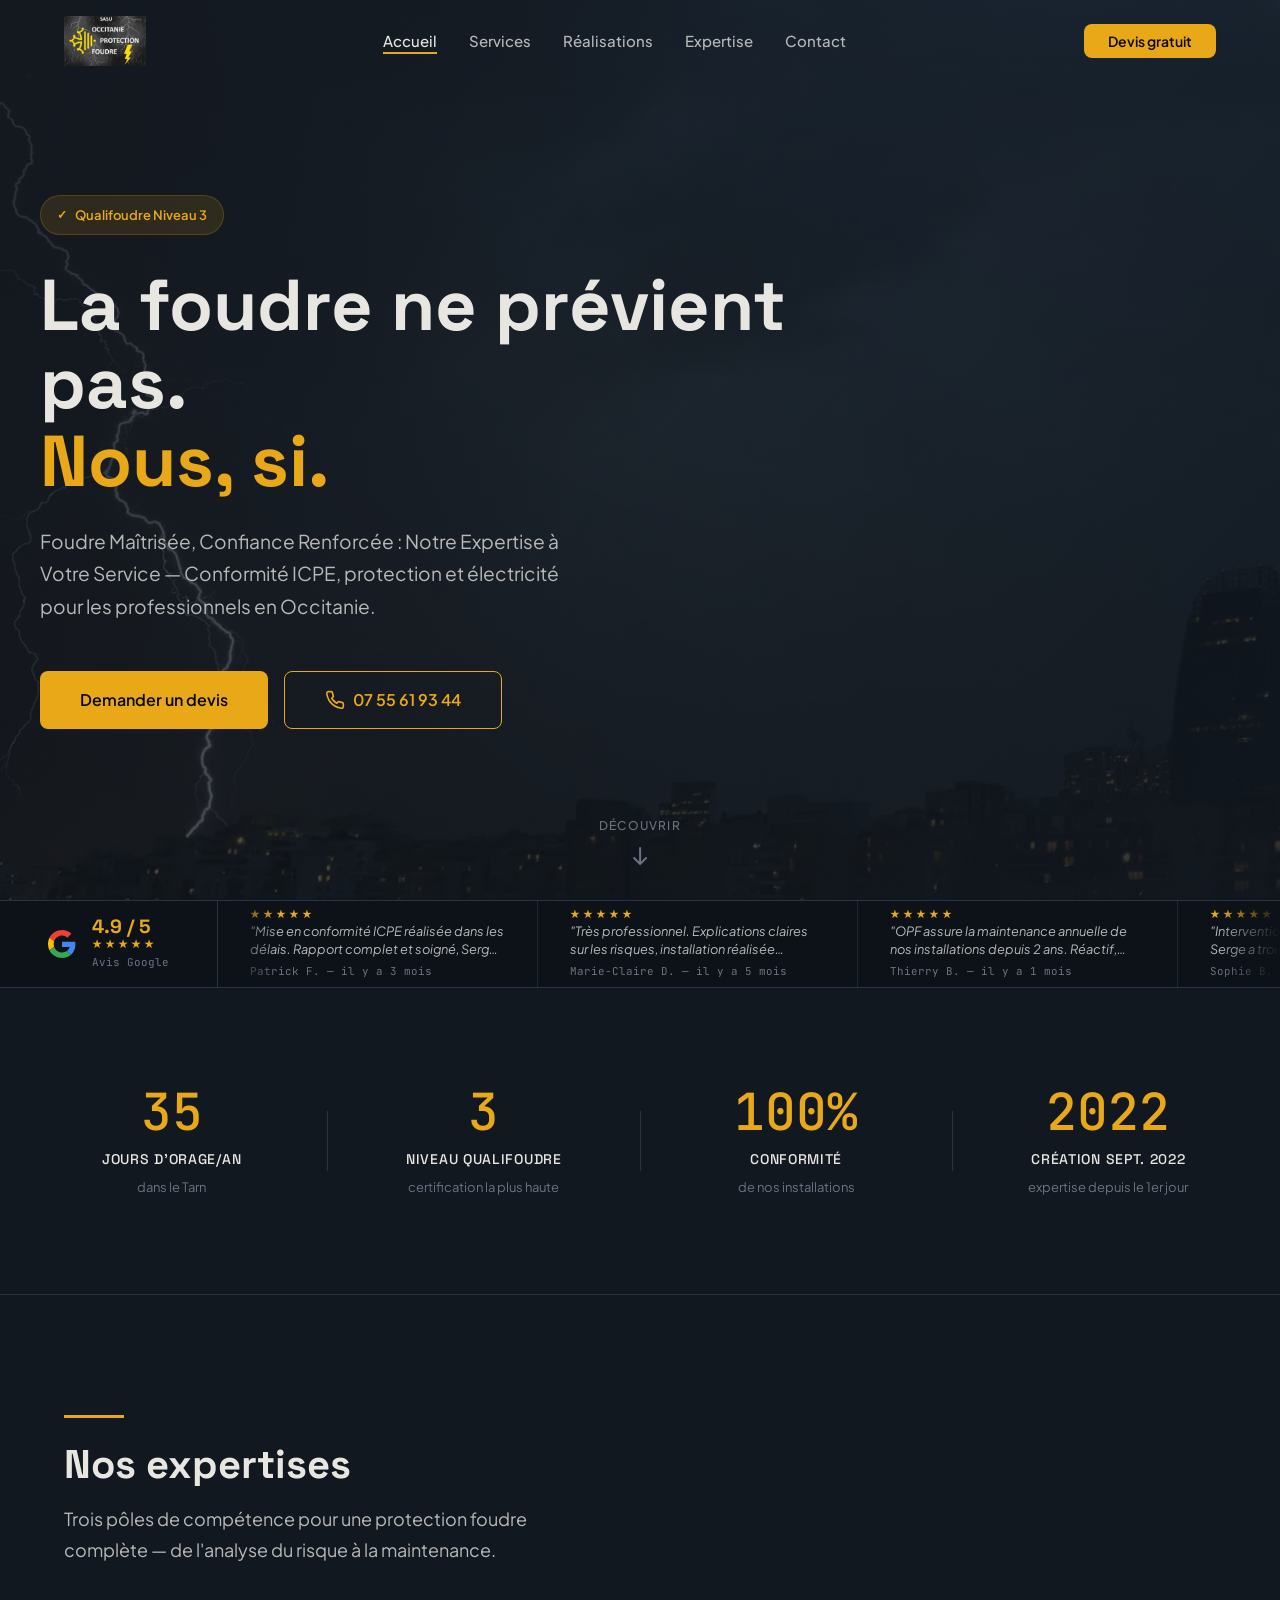
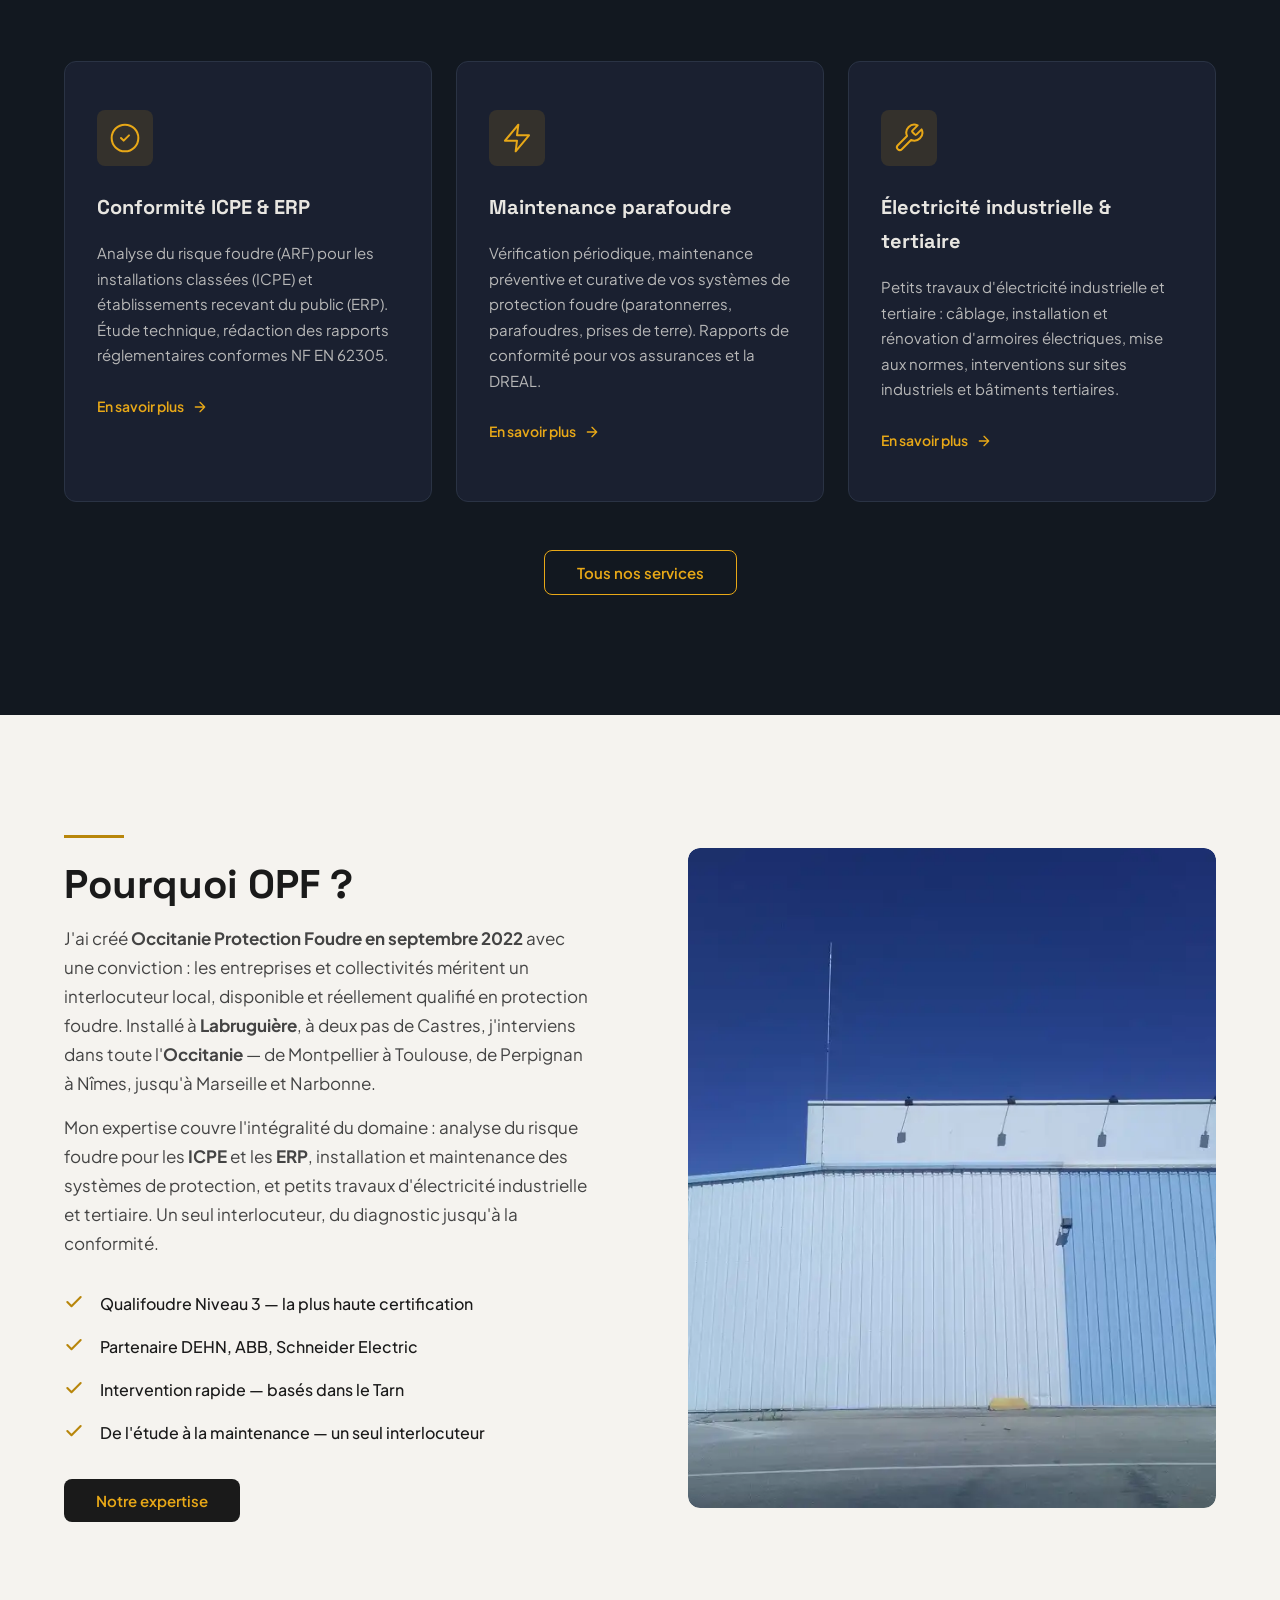
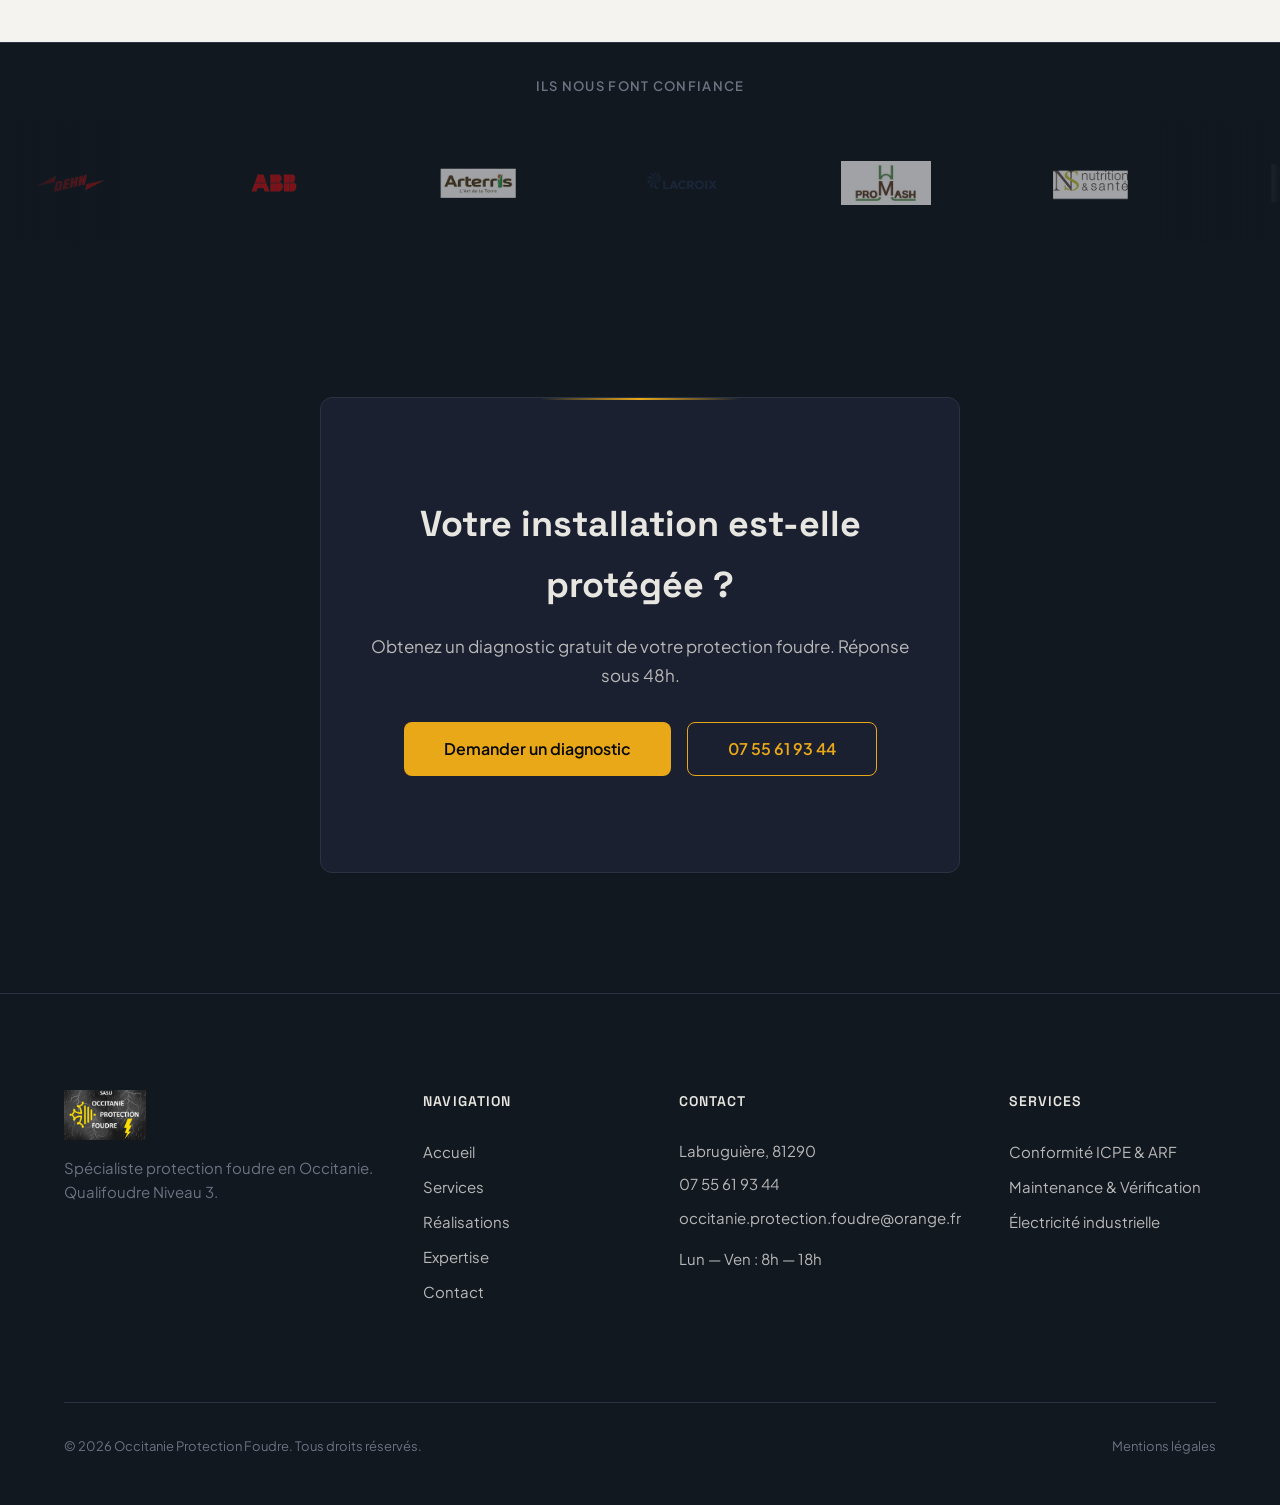
==== index.html @ 8eba691f "Initial deploy: demo site OPF Occitanie Protection Foudre" ====
<!DOCTYPE html>
<html lang="fr">
<head>
  <meta charset="UTF-8">
  <meta name="viewport" content="width=device-width, initial-scale=1.0">
  <title>Occitanie Protection Foudre | Protection &amp; Conformité Foudre en Occitanie</title>
  <meta name="description" content="Spécialiste protection foudre en Occitanie — paratonnerres, parafoudres, conformité ICPE, maintenance. Qualifoudre Niveau 3. Devis gratuit.">
  <meta name="robots" content="index, follow">
  <link rel="canonical" href="https://www.occitanie-protection-foudre.fr/">

  <!-- Open Graph -->
  <meta property="og:type" content="website">
  <meta property="og:site_name" content="Occitanie Protection Foudre">
  <meta property="og:title" content="Protection Foudre en Occitanie — Paratonnerres, Conformité ICPE">
  <meta property="og:description" content="Spécialiste protection foudre — paratonnerres, parafoudres, conformité ICPE, maintenance. Qualifoudre Niveau 3.">
  <meta property="og:url" content="https://www.occitanie-protection-foudre.fr/">
  <meta property="og:locale" content="fr_FR">

  <!-- Fonts -->
  <link rel="preconnect" href="https://fonts.googleapis.com">
  <link rel="preconnect" href="https://fonts.gstatic.com" crossorigin>
  <link rel="preload" as="style" href="https://fonts.googleapis.com/css2?family=Space+Grotesk:wght@500;700&family=Plus+Jakarta+Sans:wght@400;500;600&family=JetBrains+Mono:wght@500&display=swap">
  <link href="https://fonts.googleapis.com/css2?family=Space+Grotesk:wght@500;700&family=Plus+Jakarta+Sans:wght@400;500;600&family=JetBrains+Mono:wght@500&display=swap" rel="stylesheet">

  <!-- CSS -->
  <link rel="stylesheet" href="css/style.css">

  <!-- Schema.org -->
  <script type="application/ld+json">
  {
    "@context": "https://schema.org",
    "@type": "LocalBusiness",
    "@id": "https://www.occitanie-protection-foudre.fr/#organization",
    "name": "Occitanie Protection Foudre",
    "alternateName": "OPF",
    "url": "https://www.occitanie-protection-foudre.fr",
    "telephone": "+33755619344",
    "email": "occitanie.protection.foudre@orange.fr",
    "address": {
      "@type": "PostalAddress",
      "addressLocality": "Labruguière",
      "postalCode": "81290",
      "addressRegion": "Occitanie",
      "addressCountry": "FR"
    },
    "areaServed": [
      { "@type": "AdministrativeArea", "name": "Occitanie" },
      { "@type": "AdministrativeArea", "name": "Tarn" }
    ],
    "openingHoursSpecification": {
      "@type": "OpeningHoursSpecification",
      "dayOfWeek": ["Monday","Tuesday","Wednesday","Thursday","Friday"],
      "opens": "08:00",
      "closes": "18:00"
    },
    "priceRange": "€€€",
    "description": "Spécialiste protection foudre en Occitanie — paratonnerres, parafoudres, conformité ICPE, maintenance. Qualifoudre Niveau 3.",
    "knowsAbout": ["Protection foudre", "Paratonnerre", "Parafoudre", "Conformité ICPE", "Analyse du risque foudre"],
    "hasOfferCatalog": {
      "@type": "OfferCatalog",
      "name": "Services OPF",
      "itemListElement": [
        {
          "@type": "Offer",
          "itemOffered": { "@type": "Service", "name": "Conformité foudre ICPE", "description": "Analyse du risque foudre, étude technique, mise en conformité des installations classées" }
        },
        {
          "@type": "Offer",
          "itemOffered": { "@type": "Service", "name": "Installation paratonnerres", "description": "Pose et raccordement de paratonnerres et systèmes de protection externe" }
        },
        {
          "@type": "Offer",
          "itemOffered": { "@type": "Service", "name": "Maintenance & vérification", "description": "Vérification périodique, maintenance préventive, rapports de conformité" }
        }
      ]
    }
  }
  </script>
  <script type="application/ld+json">
  {
    "@context": "https://schema.org",
    "@type": "WebSite",
    "name": "Occitanie Protection Foudre",
    "url": "https://www.occitanie-protection-foudre.fr",
    "description": "Spécialiste protection foudre en Occitanie",
    "publisher": { "@id": "https://www.occitanie-protection-foudre.fr/#organization" }
  }
  </script>
</head>
<body>

  <!-- Skip to content -->
  <a href="#main" class="skip-link">Aller au contenu principal</a>

  <!-- Header -->
  <header class="header" id="header">
    <div class="header__inner">
      <a href="index.html" class="header__logo" aria-label="Occitanie Protection Foudre — Accueil">
        <img src="images/logos/logo-opf.jpg" alt="Occitanie Protection Foudre" class="header__logo-img" width="83" height="50">
      </a>
      <nav class="header__nav" id="nav" aria-label="Navigation principale">
        <ul class="header__nav-list">
          <li><a href="index.html" class="header__nav-link active" aria-current="page">Accueil</a></li>
          <li><a href="services.html" class="header__nav-link">Services</a></li>
          <li><a href="realisations.html" class="header__nav-link">Réalisations</a></li>
          <li><a href="expertise.html" class="header__nav-link">Expertise</a></li>
          <li><a href="contact.html" class="header__nav-link">Contact</a></li>
        </ul>
      </nav>
      <a href="contact.html" class="btn btn--primary header__cta">Devis gratuit</a>
      <button class="header__burger" id="burger" aria-label="Ouvrir le menu" aria-expanded="false" aria-controls="nav">
        <span></span><span></span><span></span>
      </button>
    </div>
  </header>

  <!-- Hero -->
  <section class="hero" id="hero">
    <div class="hero__bg" aria-hidden="true">
      <img src="images/photos/hero-foudre.webp" alt="" class="hero__bg-img" width="1920" height="894" fetchpriority="high" decoding="async">
      <!-- SVG Lightning bolts -->
      <div class="hero__storm" aria-hidden="true">
        <!-- Bolt 1 — main, left-center, tall -->
        <svg class="hero__bolt" viewBox="0 0 1200 750" preserveAspectRatio="xMidYMid slice" xmlns="http://www.w3.org/2000/svg">
          <path d="M 378,0 L 355,98 L 390,94 L 330,212 L 382,206 L 316,350 L 375,342 L 320,472 L 385,463 L 338,598 L 402,590 L 360,730" stroke="rgba(225,242,255,0.92)" stroke-width="2.5" fill="none" stroke-linecap="round" stroke-linejoin="round"/>
          <path d="M 382,206 L 342,292 L 380,283 L 350,372" stroke="rgba(200,230,255,0.62)" stroke-width="1.5" fill="none" stroke-linecap="round" stroke-linejoin="round"/>
        </svg>
        <!-- Bolt 2 — right side -->
        <svg class="hero__bolt" viewBox="0 0 1200 750" preserveAspectRatio="xMidYMid slice" xmlns="http://www.w3.org/2000/svg">
          <path d="M 848,0 L 826,90 L 864,86 L 806,200 L 860,193 L 820,310 L 870,302 L 836,420 L 885,410 L 850,522" stroke="rgba(220,240,255,0.88)" stroke-width="2.2" fill="none" stroke-linecap="round" stroke-linejoin="round"/>
          <path d="M 860,193 L 900,272 L 868,265 L 895,348" stroke="rgba(195,225,255,0.55)" stroke-width="1.4" fill="none" stroke-linecap="round" stroke-linejoin="round"/>
        </svg>
        <!-- Bolt 3 — far left, background -->
        <svg class="hero__bolt" viewBox="0 0 1200 750" preserveAspectRatio="xMidYMid slice" xmlns="http://www.w3.org/2000/svg">
          <path d="M 218,0 L 200,74 L 224,71 L 188,165 L 220,160 L 184,260 L 222,252 L 192,346" stroke="rgba(210,235,255,0.78)" stroke-width="1.8" fill="none" stroke-linecap="round" stroke-linejoin="round"/>
        </svg>
        <!-- Bolt 4 — center-right -->
        <svg class="hero__bolt" viewBox="0 0 1200 750" preserveAspectRatio="xMidYMid slice" xmlns="http://www.w3.org/2000/svg">
          <path d="M 662,0 L 642,86 L 670,83 L 626,195 L 672,188 L 635,300 L 676,292 L 646,404" stroke="rgba(215,238,255,0.82)" stroke-width="2" fill="none" stroke-linecap="round" stroke-linejoin="round"/>
          <path d="M 626,195 L 588,272 L 625,264 L 598,350" stroke="rgba(190,222,255,0.5)" stroke-width="1.3" fill="none" stroke-linecap="round" stroke-linejoin="round"/>
        </svg>
        <div class="hero__flash" id="hero-flash"></div>
      </div>
    </div>
    <div class="hero__content">
      <div class="hero__badge">
        <span class="hero__badge-icon" aria-hidden="true">✓</span>
        Qualifoudre Niveau 3
      </div>
      <h1 class="hero__title">
        La foudre ne prévient pas.<br>
        <span class="hero__title-accent">Nous, si.</span>
      </h1>
      <p class="hero__subtitle">
        Foudre Maîtrisée, Confiance Renforcée&nbsp;: Notre Expertise à Votre Service — Conformité ICPE, protection et électricité pour les professionnels en Occitanie.
      </p>
      <div class="hero__actions">
        <a href="contact.html" class="btn btn--primary btn--lg">Demander un devis</a>
        <a href="tel:+33755619344" class="btn btn--outline btn--lg">
          <svg class="btn__icon" width="20" height="20" viewBox="0 0 24 24" fill="none" stroke="currentColor" stroke-width="2" stroke-linecap="round" stroke-linejoin="round" aria-hidden="true"><path d="M22 16.92v3a2 2 0 0 1-2.18 2 19.79 19.79 0 0 1-8.63-3.07 19.5 19.5 0 0 1-6-6 19.79 19.79 0 0 1-3.07-8.67A2 2 0 0 1 4.11 2h3a2 2 0 0 1 2 1.72 12.84 12.84 0 0 0 .7 2.81 2 2 0 0 1-.45 2.11L8.09 9.91a16 16 0 0 0 6 6l1.27-1.27a2 2 0 0 1 2.11-.45 12.84 12.84 0 0 0 2.81.7A2 2 0 0 1 22 16.92z"/></svg>
          07 55 61 93 44
        </a>
      </div>
    </div>
    <div class="hero__scroll" aria-hidden="true">
      <span>Découvrir</span>
      <svg width="16" height="24" viewBox="0 0 16 24" fill="none"><path d="M8 4v16m0 0l-6-6m6 6l6-6" stroke="currentColor" stroke-width="2" stroke-linecap="round" stroke-linejoin="round"/></svg>
    </div>
  </section>

  <!-- Reviews bandeau -->
  <div class="reviews-band" aria-label="Avis clients Google">
    <div class="reviews-band__label">
      <!-- Google G logo -->
      <svg class="reviews-band__google-icon" width="28" height="28" viewBox="0 0 48 48" xmlns="http://www.w3.org/2000/svg" aria-hidden="true">
        <path fill="#EA4335" d="M24 9.5c3.54 0 6.71 1.22 9.21 3.6l6.85-6.85C35.9 2.38 30.47 0 24 0 14.62 0 6.51 5.38 2.56 13.22l7.98 6.19C12.43 13.72 17.74 9.5 24 9.5z"/>
        <path fill="#4285F4" d="M46.98 24.55c0-1.57-.15-3.09-.38-4.55H24v9.02h12.94c-.58 2.96-2.26 5.48-4.78 7.18l7.73 6c4.51-4.18 7.09-10.36 7.09-17.65z"/>
        <path fill="#FBBC05" d="M10.53 28.59c-.48-1.45-.76-2.99-.76-4.59s.27-3.14.76-4.59l-7.98-6.19C.92 16.46 0 20.12 0 24c0 3.88.92 7.54 2.56 10.78l7.97-6.19z"/>
        <path fill="#34A853" d="M24 48c6.48 0 11.93-2.13 15.89-5.81l-7.73-6c-2.18 1.48-4.97 2.31-8.16 2.31-6.26 0-11.57-4.22-13.47-9.91l-7.98 6.19C6.51 42.62 14.62 48 24 48z"/>
      </svg>
      <div class="reviews-band__label-info">
        <span class="reviews-band__score">4.9 / 5</span>
        <span class="reviews-band__stars">★★★★★</span>
        <span class="reviews-band__count">Avis Google</span>
      </div>
    </div>
    <div class="reviews-band__carousel">
      <div class="reviews-band__track">
        <!-- Reviews × 2 for infinite loop -->
        <div class="reviews-band__item">
          <span class="reviews-band__item-stars">★★★★★</span>
          <p class="reviews-band__item-text">"Mise en conformité ICPE réalisée dans les délais. Rapport complet et soigné, Serge explique bien chaque étape."</p>
          <span class="reviews-band__item-author">Patrick F. — il y a 3 mois</span>
        </div>
        <div class="reviews-band__item">
          <span class="reviews-band__item-stars">★★★★★</span>
          <p class="reviews-band__item-text">"Très professionnel. Explications claires sur les risques, installation réalisée proprement avec rapport de vérification détaillé."</p>
          <span class="reviews-band__item-author">Marie-Claire D. — il y a 5 mois</span>
        </div>
        <div class="reviews-band__item">
          <span class="reviews-band__item-stars">★★★★★</span>
          <p class="reviews-band__item-text">"OPF assure la maintenance annuelle de nos installations depuis 2 ans. Réactif, sérieux, tarif honnête. Un partenaire de confiance."</p>
          <span class="reviews-band__item-author">Thierry B. — il y a 1 mois</span>
        </div>
        <div class="reviews-band__item">
          <span class="reviews-band__item-stars">★★★★★</span>
          <p class="reviews-band__item-text">"Intervention rapide suite à une urgence. Serge a trouvé les dispositifs adaptés à notre configuration. Excellent travail !"</p>
          <span class="reviews-band__item-author">Sophie B. — il y a 7 mois</span>
        </div>
        <div class="reviews-band__item">
          <span class="reviews-band__item-stars">★★★★★</span>
          <p class="reviews-band__item-text">"Compétent, disponible, professionnel. L'ARF était parfaite pour notre inspection DREAL. Merci pour le sérieux du dossier."</p>
          <span class="reviews-band__item-author">Jean-Luc P. — il y a 2 mois</span>
        </div>
        <div class="reviews-band__item">
          <span class="reviews-band__item-stars">★★★★★</span>
          <p class="reviews-band__item-text">"Spécialiste reconnu, connaît parfaitement les normes NF EN 62305. Rigueur du travail irréprochable et suivi post-installation top."</p>
          <span class="reviews-band__item-author">Véronique C. — il y a 4 mois</span>
        </div>
        <!-- Duplicate for seamless loop -->
        <div class="reviews-band__item">
          <span class="reviews-band__item-stars">★★★★★</span>
          <p class="reviews-band__item-text">"Mise en conformité ICPE réalisée dans les délais. Rapport complet et soigné, Serge explique bien chaque étape."</p>
          <span class="reviews-band__item-author">Patrick F. — il y a 3 mois</span>
        </div>
        <div class="reviews-band__item">
          <span class="reviews-band__item-stars">★★★★★</span>
          <p class="reviews-band__item-text">"Très professionnel. Explications claires sur les risques, installation réalisée proprement avec rapport de vérification détaillé."</p>
          <span class="reviews-band__item-author">Marie-Claire D. — il y a 5 mois</span>
        </div>
        <div class="reviews-band__item">
          <span class="reviews-band__item-stars">★★★★★</span>
          <p class="reviews-band__item-text">"OPF assure la maintenance annuelle de nos installations depuis 2 ans. Réactif, sérieux, tarif honnête. Un partenaire de confiance."</p>
          <span class="reviews-band__item-author">Thierry B. — il y a 1 mois</span>
        </div>
        <div class="reviews-band__item">
          <span class="reviews-band__item-stars">★★★★★</span>
          <p class="reviews-band__item-text">"Intervention rapide suite à une urgence. Serge a trouvé les dispositifs adaptés à notre configuration. Excellent travail !"</p>
          <span class="reviews-band__item-author">Sophie B. — il y a 7 mois</span>
        </div>
        <div class="reviews-band__item">
          <span class="reviews-band__item-stars">★★★★★</span>
          <p class="reviews-band__item-text">"Compétent, disponible, professionnel. L'ARF était parfaite pour notre inspection DREAL. Merci pour le sérieux du dossier."</p>
          <span class="reviews-band__item-author">Jean-Luc P. — il y a 2 mois</span>
        </div>
        <div class="reviews-band__item">
          <span class="reviews-band__item-stars">★★★★★</span>
          <p class="reviews-band__item-text">"Spécialiste reconnu, connaît parfaitement les normes NF EN 62305. Rigueur du travail irréprochable et suivi post-installation top."</p>
          <span class="reviews-band__item-author">Véronique C. — il y a 4 mois</span>
        </div>
      </div>
    </div>
  </div>

  <main id="main">

    <!-- Stats -->
    <section class="stats" aria-label="Chiffres clés">
      <div class="stats__inner">
        <div class="stats__item" data-reveal>
          <span class="stats__number" data-count="35">0</span>
          <span class="stats__unit">jours d'orage/an</span>
          <span class="stats__label">dans le Tarn</span>
        </div>
        <div class="stats__divider" aria-hidden="true"></div>
        <div class="stats__item" data-reveal>
          <span class="stats__number" data-count="3">0</span>
          <span class="stats__unit">Niveau Qualifoudre</span>
          <span class="stats__label">certification la plus haute</span>
        </div>
        <div class="stats__divider" aria-hidden="true"></div>
        <div class="stats__item" data-reveal>
          <span class="stats__number" data-count="100" data-suffix="%">0</span>
          <span class="stats__unit">conformité</span>
          <span class="stats__label">de nos installations</span>
        </div>
        <div class="stats__divider" aria-hidden="true"></div>
        <div class="stats__item" data-reveal>
          <span class="stats__number" data-count="2022" data-raw>2022</span>
          <span class="stats__unit">création sept. 2022</span>
          <span class="stats__label">expertise depuis le 1er jour</span>
        </div>
      </div>
    </section>

    <!-- Services -->
    <section class="services section" id="services">
      <div class="container">
        <div class="section__header" data-reveal>
          <div class="section__line" aria-hidden="true"></div>
          <h2 class="section__title">Nos expertises</h2>
          <p class="section__subtitle">Trois pôles de compétence pour une protection foudre complète — de l'analyse du risque à la maintenance.</p>
        </div>
        <div class="services__grid">

          <article class="service-card" data-reveal>
            <div class="service-card__icon" aria-hidden="true">
              <svg width="32" height="32" viewBox="0 0 24 24" fill="none" stroke="currentColor" stroke-width="1.5" stroke-linecap="round" stroke-linejoin="round"><path d="M9 12l2 2 4-4"/><path d="M12 2a10 10 0 1 0 0 20 10 10 0 0 0 0-20z"/></svg>
            </div>
            <h3 class="service-card__title">Conformité ICPE &amp; ERP</h3>
            <p class="service-card__text">Analyse du risque foudre (ARF) pour les installations classées (ICPE) et établissements recevant du public (ERP). Étude technique, rédaction des rapports réglementaires conformes NF&nbsp;EN&nbsp;62305.</p>
            <a href="conformite-icpe.html" class="service-card__link">
              En savoir plus
              <svg width="16" height="16" viewBox="0 0 24 24" fill="none" stroke="currentColor" stroke-width="2" stroke-linecap="round" stroke-linejoin="round" aria-hidden="true"><path d="M5 12h14m-7-7l7 7-7 7"/></svg>
            </a>
          </article>

          <article class="service-card" data-reveal>
            <div class="service-card__icon" aria-hidden="true">
              <svg width="32" height="32" viewBox="0 0 24 24" fill="none" stroke="currentColor" stroke-width="1.5" stroke-linecap="round" stroke-linejoin="round"><path d="M13 2L3 14h9l-1 8 10-12h-9l1-8z"/></svg>
            </div>
            <h3 class="service-card__title">Maintenance parafoudre</h3>
            <p class="service-card__text">Vérification périodique, maintenance préventive et curative de vos systèmes de protection foudre (paratonnerres, parafoudres, prises de terre). Rapports de conformité pour vos assurances et la DREAL.</p>
            <a href="maintenance.html" class="service-card__link">
              En savoir plus
              <svg width="16" height="16" viewBox="0 0 24 24" fill="none" stroke="currentColor" stroke-width="2" stroke-linecap="round" stroke-linejoin="round" aria-hidden="true"><path d="M5 12h14m-7-7l7 7-7 7"/></svg>
            </a>
          </article>

          <article class="service-card" data-reveal>
            <div class="service-card__icon" aria-hidden="true">
              <svg width="32" height="32" viewBox="0 0 24 24" fill="none" stroke="currentColor" stroke-width="1.5" stroke-linecap="round" stroke-linejoin="round"><path d="M14.7 6.3a1 1 0 0 0 0 1.4l1.6 1.6a1 1 0 0 0 1.4 0l3.77-3.77a6 6 0 0 1-7.94 7.94l-6.91 6.91a2.12 2.12 0 0 1-3-3l6.91-6.91a6 6 0 0 1 7.94-7.94l-3.76 3.76z"/></svg>
            </div>
            <h3 class="service-card__title">Électricité industrielle &amp; tertiaire</h3>
            <p class="service-card__text">Petits travaux d'électricité industrielle et tertiaire&nbsp;: câblage, installation et rénovation d'armoires électriques, mise aux normes, interventions sur sites industriels et bâtiments tertiaires.</p>
            <a href="services.html#electricite" class="service-card__link">
              En savoir plus
              <svg width="16" height="16" viewBox="0 0 24 24" fill="none" stroke="currentColor" stroke-width="2" stroke-linecap="round" stroke-linejoin="round" aria-hidden="true"><path d="M5 12h14m-7-7l7 7-7 7"/></svg>
            </a>
          </article>

        </div>
        <div class="services__cta" data-reveal>
          <a href="services.html" class="btn btn--outline">Tous nos services</a>
        </div>
      </div>
    </section>

    <!-- About / Split Section -->
    <section class="about section section--light" id="about">
      <div class="container">
        <div class="about__grid">
          <div class="about__content" data-reveal>
            <div class="section__line" aria-hidden="true"></div>
            <h2 class="section__title">Pourquoi OPF&nbsp;?</h2>
            <p class="about__text">J'ai créé <strong>Occitanie Protection Foudre en septembre&nbsp;2022</strong> avec une conviction&nbsp;: les entreprises et collectivités méritent un interlocuteur local, disponible et réellement qualifié en protection foudre. Installé à <strong>Labruguière</strong>, à deux pas de Castres, j'interviens dans toute l'<strong>Occitanie</strong> — de Montpellier à Toulouse, de Perpignan à Nîmes, jusqu'à Marseille et Narbonne.</p>
            <p class="about__text">Mon expertise couvre l'intégralité du domaine&nbsp;: analyse du risque foudre pour les <strong>ICPE</strong> et les <strong>ERP</strong>, installation et maintenance des systèmes de protection, et petits travaux d'électricité industrielle et tertiaire. Un seul interlocuteur, du diagnostic jusqu'à la conformité.</p>
            <ul class="about__list">
              <li>
                <svg class="about__check" width="20" height="20" viewBox="0 0 24 24" fill="none" stroke="currentColor" stroke-width="2.5" stroke-linecap="round" stroke-linejoin="round" aria-hidden="true"><path d="M20 6L9 17l-5-5"/></svg>
                Qualifoudre Niveau 3 — la plus haute certification
              </li>
              <li>
                <svg class="about__check" width="20" height="20" viewBox="0 0 24 24" fill="none" stroke="currentColor" stroke-width="2.5" stroke-linecap="round" stroke-linejoin="round" aria-hidden="true"><path d="M20 6L9 17l-5-5"/></svg>
                Partenaire DEHN, ABB, Schneider Electric
              </li>
              <li>
                <svg class="about__check" width="20" height="20" viewBox="0 0 24 24" fill="none" stroke="currentColor" stroke-width="2.5" stroke-linecap="round" stroke-linejoin="round" aria-hidden="true"><path d="M20 6L9 17l-5-5"/></svg>
                Intervention rapide — basés dans le Tarn
              </li>
              <li>
                <svg class="about__check" width="20" height="20" viewBox="0 0 24 24" fill="none" stroke="currentColor" stroke-width="2.5" stroke-linecap="round" stroke-linejoin="round" aria-hidden="true"><path d="M20 6L9 17l-5-5"/></svg>
                De l'étude à la maintenance — un seul interlocuteur
              </li>
            </ul>
            <a href="expertise.html" class="btn btn--dark">Notre expertise</a>
          </div>
          <div class="about__visual" data-reveal>
            <div class="about__image-wrapper">
              <img src="images/photos/chantier-01.webp" alt="Intervention OPF — installation paratonnerre" class="about__image" width="1024" height="768" loading="lazy" decoding="async">
            </div>
          </div>
        </div>
      </div>
    </section>

    <!-- Partners / Logos carousel -->
    <section class="partners section" aria-label="Partenaires et clients">
      <div class="container">
        <div class="section__header section__header--compact" data-reveal>
          <p class="partners__label">Ils nous font confiance</p>
        </div>
      </div>
      <div class="logo-carousel" aria-label="Logos de nos clients et partenaires">
        <div class="logo-carousel__track">
          <div class="logo-carousel__item"><img src="images/logos/dehn.png" alt="DEHN" loading="lazy"></div>
          <div class="logo-carousel__item"><img src="images/logos/abb.png" alt="ABB" loading="lazy"></div>
          <div class="logo-carousel__item"><img src="images/clients/arterris.png" alt="Arterris" loading="lazy"></div>
          <div class="logo-carousel__item"><img src="images/clients/lacroix.png" alt="Lacroix" loading="lazy"></div>
          <div class="logo-carousel__item"><img src="images/clients/promash.png" alt="Promash" loading="lazy"></div>
          <div class="logo-carousel__item"><img src="images/clients/ns.png" alt="NS" loading="lazy"></div>
          <div class="logo-carousel__item"><img src="images/clients/pena.png" alt="Pena" loading="lazy"></div>
          <div class="logo-carousel__item"><img src="images/clients/smectom.png" alt="SMECTOM" loading="lazy"></div>
          <div class="logo-carousel__item"><img src="images/clients/tryfl.png" alt="Tryfl" loading="lazy"></div>
          <div class="logo-carousel__item"><img src="images/clients/client-1.png" alt="Client" loading="lazy"></div>
          <div class="logo-carousel__item"><img src="images/clients/client-2.png" alt="Client" loading="lazy"></div>
          <div class="logo-carousel__item"><img src="images/clients/client-3.png" alt="Client" loading="lazy"></div>
          <div class="logo-carousel__item"><img src="images/clients/client-4.png" alt="Client" loading="lazy"></div>
          <div class="logo-carousel__item"><img src="images/clients/client-5.png" alt="Client" loading="lazy"></div>
          <div class="logo-carousel__item"><img src="images/clients/client-6.png" alt="Client" loading="lazy"></div>
          <div class="logo-carousel__item"><img src="images/clients/client-7.png" alt="Client" loading="lazy"></div>
          <div class="logo-carousel__item"><img src="images/clients/client-8.png" alt="Client" loading="lazy"></div>
          <div class="logo-carousel__item"><img src="images/clients/client-9.png" alt="Client" loading="lazy"></div>
          <div class="logo-carousel__item"><img src="images/clients/client-10.png" alt="Client" loading="lazy"></div>
          <div class="logo-carousel__item"><img src="images/clients/client-11.png" alt="Client" loading="lazy"></div>
          <div class="logo-carousel__item"><img src="images/clients/client-12.png" alt="Client" loading="lazy"></div>
          <div class="logo-carousel__item"><img src="images/clients/client-13.png" alt="Client" loading="lazy"></div>
          <!-- Duplicate pour boucle infinie -->
          <div class="logo-carousel__item" aria-hidden="true"><img src="images/logos/dehn.png" alt="" loading="lazy"></div>
          <div class="logo-carousel__item" aria-hidden="true"><img src="images/logos/abb.png" alt="" loading="lazy"></div>
          <div class="logo-carousel__item" aria-hidden="true"><img src="images/clients/arterris.png" alt="" loading="lazy"></div>
          <div class="logo-carousel__item" aria-hidden="true"><img src="images/clients/lacroix.png" alt="" loading="lazy"></div>
          <div class="logo-carousel__item" aria-hidden="true"><img src="images/clients/promash.png" alt="" loading="lazy"></div>
          <div class="logo-carousel__item" aria-hidden="true"><img src="images/clients/ns.png" alt="" loading="lazy"></div>
          <div class="logo-carousel__item" aria-hidden="true"><img src="images/clients/pena.png" alt="" loading="lazy"></div>
          <div class="logo-carousel__item" aria-hidden="true"><img src="images/clients/smectom.png" alt="" loading="lazy"></div>
          <div class="logo-carousel__item" aria-hidden="true"><img src="images/clients/tryfl.png" alt="" loading="lazy"></div>
          <div class="logo-carousel__item" aria-hidden="true"><img src="images/clients/client-1.png" alt="" loading="lazy"></div>
          <div class="logo-carousel__item" aria-hidden="true"><img src="images/clients/client-2.png" alt="" loading="lazy"></div>
          <div class="logo-carousel__item" aria-hidden="true"><img src="images/clients/client-3.png" alt="" loading="lazy"></div>
          <div class="logo-carousel__item" aria-hidden="true"><img src="images/clients/client-4.png" alt="" loading="lazy"></div>
          <div class="logo-carousel__item" aria-hidden="true"><img src="images/clients/client-5.png" alt="" loading="lazy"></div>
          <div class="logo-carousel__item" aria-hidden="true"><img src="images/clients/client-6.png" alt="" loading="lazy"></div>
          <div class="logo-carousel__item" aria-hidden="true"><img src="images/clients/client-7.png" alt="" loading="lazy"></div>
          <div class="logo-carousel__item" aria-hidden="true"><img src="images/clients/client-8.png" alt="" loading="lazy"></div>
          <div class="logo-carousel__item" aria-hidden="true"><img src="images/clients/client-9.png" alt="" loading="lazy"></div>
          <div class="logo-carousel__item" aria-hidden="true"><img src="images/clients/client-10.png" alt="" loading="lazy"></div>
          <div class="logo-carousel__item" aria-hidden="true"><img src="images/clients/client-11.png" alt="" loading="lazy"></div>
          <div class="logo-carousel__item" aria-hidden="true"><img src="images/clients/client-12.png" alt="" loading="lazy"></div>
          <div class="logo-carousel__item" aria-hidden="true"><img src="images/clients/client-13.png" alt="" loading="lazy"></div>
        </div>
      </div>
    </section>

    <!-- CTA Final -->
    <section class="cta-section section">
      <div class="container">
        <div class="cta-section__inner" data-reveal>
          <h2 class="cta-section__title">Votre installation est-elle protégée&nbsp;?</h2>
          <p class="cta-section__text">Obtenez un diagnostic gratuit de votre protection foudre. Réponse sous 48h.</p>
          <div class="cta-section__actions">
            <a href="contact.html" class="btn btn--primary btn--lg">Demander un diagnostic</a>
            <a href="tel:+33755619344" class="btn btn--outline btn--lg">07 55 61 93 44</a>
          </div>
        </div>
      </div>
    </section>

  </main>

  <!-- Footer -->
  <footer class="footer">
    <div class="container">
      <div class="footer__grid">
        <div class="footer__brand">
          <a href="index.html" class="footer__logo" aria-label="Occitanie Protection Foudre — Accueil">
            <img src="images/logos/logo-opf.jpg" alt="Occitanie Protection Foudre" class="header__logo-img" width="83" height="50">
          </a>
          <p class="footer__tagline">Spécialiste protection foudre en Occitanie.<br>Qualifoudre Niveau 3.</p>
        </div>
        <nav class="footer__nav" aria-label="Navigation pied de page">
          <h3 class="footer__heading">Navigation</h3>
          <ul>
            <li><a href="index.html">Accueil</a></li>
            <li><a href="services.html">Services</a></li>
            <li><a href="realisations.html">Réalisations</a></li>
            <li><a href="expertise.html">Expertise</a></li>
            <li><a href="contact.html">Contact</a></li>
          </ul>
        </nav>
        <div class="footer__contact">
          <h3 class="footer__heading">Contact</h3>
          <address>
            <p>Labruguière, 81290</p>
            <p><a href="tel:+33755619344">07 55 61 93 44</a></p>
            <p><a href="mailto:occitanie.protection.foudre@orange.fr">occitanie.protection.foudre@orange.fr</a></p>
          </address>
          <p class="footer__hours">Lun — Ven : 8h — 18h</p>
        </div>
        <div class="footer__services">
          <h3 class="footer__heading">Services</h3>
          <ul>
            <li><a href="conformite-icpe.html">Conformité ICPE &amp; ARF</a></li>
            <li><a href="maintenance.html">Maintenance &amp; Vérification</a></li>
            <li><a href="electricite.html">Électricité industrielle</a></li>
          </ul>
        </div>
      </div>
      <div class="footer__bottom">
        <p>&copy; 2026 Occitanie Protection Foudre. Tous droits réservés.</p>
        <p><a href="mentions-legales.html">Mentions légales</a></p>
      </div>
    </div>
  </footer>

  <script src="js/main.js" defer></script>
</body>
</html>
---- css/style.css ----
/* ============================================
   OPF — Occitanie Protection Foudre
   Design System: Editorial Bold
   ============================================ */

/* --- Custom Properties --- */
:root {
  /* Dark palette */
  --bg-deep: #121820;
  --bg-card: #1A2030;
  --bg-elevated: #222A38;
  --border: #2A3344;

  /* Light palette */
  --bg-light: #F5F3EF;
  --bg-light-card: #FFFFFF;
  --text-on-light: #1A1A1A;

  /* Accent ambre */
  --accent: #E8A817;
  --accent-dark: #B8860B;
  --accent-hover: #D4960A;
  --accent-light: #FEF3C7;
  --accent-glow: rgba(232, 168, 23, 0.12);

  /* Secondary */
  --secondary: #2A7AE4;
  --secondary-light: rgba(42, 122, 228, 0.1);

  /* Text on dark */
  --text-primary: #E8E6E1;
  --text-body: #B8B8B8;
  --text-muted: #6B7280;

  /* Typography */
  --font-display: 'Space Grotesk', sans-serif;
  --font-body: 'Plus Jakarta Sans', sans-serif;
  --font-mono: 'JetBrains Mono', monospace;

  /* Spacing */
  --space-2xs: 4px;
  --space-xs: 8px;
  --space-sm: 16px;
  --space-md: 24px;
  --space-lg: 32px;
  --space-xl: 48px;
  --space-2xl: 64px;
  --space-3xl: 96px;
  --section-gap: 120px;

  /* Border radius */
  --radius-sm: 4px;
  --radius-md: 8px;
  --radius-lg: 12px;
  --radius-full: 9999px;

  /* Motion */
  --ease-enter: cubic-bezier(0.22, 1, 0.36, 1);
  --ease-exit: cubic-bezier(0.55, 0, 1, 0.45);
  --ease-move: cubic-bezier(0.65, 0, 0.35, 1);
  --duration-micro: 100ms;
  --duration-short: 200ms;
  --duration-medium: 400ms;
  --duration-long: 600ms;

  /* Layout */
  --max-content: 1200px;
  --max-wide: 1400px;
}

/* --- Reset --- */
*,
*::before,
*::after {
  box-sizing: border-box;
  margin: 0;
  padding: 0;
}

html {
  scroll-behavior: smooth;
  -webkit-text-size-adjust: 100%;
}

body {
  font-family: var(--font-body);
  font-size: 1rem;
  line-height: 1.7;
  color: var(--text-body);
  background: var(--bg-deep);
  -webkit-font-smoothing: antialiased;
  -moz-osx-font-smoothing: grayscale;
}

img, svg {
  display: block;
  max-width: 100%;
}

a {
  color: inherit;
  text-decoration: none;
}

ul, ol {
  list-style: none;
}

address {
  font-style: normal;
}

button {
  font: inherit;
  color: inherit;
  background: none;
  border: none;
  cursor: pointer;
}

/* --- Utilities --- */
.container {
  width: 100%;
  max-width: var(--max-content);
  margin: 0 auto;
  padding: 0 var(--space-md);
}

.section {
  padding: var(--section-gap) 0;
}

.section--light {
  background: var(--bg-light);
  color: var(--text-on-light);
}

.section__header {
  max-width: 640px;
  margin-bottom: var(--space-3xl);
}

.section__header--compact {
  margin-bottom: var(--space-md);
  text-align: center;
  max-width: 100%;
}

.section__line {
  width: 60px;
  height: 3px;
  background: var(--accent);
  margin-bottom: var(--space-md);
}

.section--light .section__line {
  background: var(--accent-dark);
}

.section__title {
  font-family: var(--font-display);
  font-weight: 700;
  font-size: clamp(1.5rem, 2.5vw + 0.5rem, 2.5rem);
  line-height: 1.15;
  color: var(--text-primary);
  margin-bottom: var(--space-sm);
}

.section--light .section__title {
  color: var(--text-on-light);
}

.section__subtitle {
  font-size: 1.125rem;
  line-height: 1.7;
  color: var(--text-body);
  max-width: 540px;
}

.section--light .section__subtitle {
  color: #555;
}

/* --- Skip Link --- */
.skip-link {
  position: fixed;
  top: -100%;
  left: var(--space-sm);
  z-index: 9999;
  padding: var(--space-xs) var(--space-sm);
  background: var(--accent);
  color: #0A0A0A;
  font-weight: 600;
  border-radius: var(--radius-md);
  transition: top var(--duration-short) var(--ease-enter);
}

.skip-link:focus {
  top: var(--space-sm);
}

/* --- Buttons --- */
.btn {
  display: inline-flex;
  align-items: center;
  gap: var(--space-xs);
  padding: 14px 32px;
  font-family: var(--font-body);
  font-weight: 600;
  font-size: 0.9375rem;
  line-height: 1;
  border-radius: var(--radius-md);
  transition: all var(--duration-short) var(--ease-enter);
  white-space: nowrap;
}

.btn--primary {
  background: var(--accent);
  color: #0A0A0A;
}

.btn--primary:hover {
  background: var(--accent-hover);
  transform: translateY(-2px);
}

.btn--outline {
  border: 1px solid var(--accent);
  color: var(--accent);
  background: transparent;
}

.btn--outline:hover {
  background: var(--accent-glow);
}

.btn--dark {
  background: var(--text-on-light);
  color: var(--accent);
}

.btn--dark:hover {
  background: #333;
  transform: translateY(-2px);
}

.btn--lg {
  padding: 18px 40px;
  font-size: 1rem;
}

.btn__icon {
  flex-shrink: 0;
}

.section--light .btn--outline {
  border-color: var(--accent-dark);
  color: var(--accent-dark);
}

.section--light .btn--outline:hover {
  background: rgba(184, 134, 11, 0.08);
}

/* --- Header --- */
.header {
  position: fixed;
  top: 0;
  left: 0;
  right: 0;
  z-index: 1000;
  padding: var(--space-sm) 0;
  transition: background var(--duration-medium) var(--ease-enter),
              padding var(--duration-medium) var(--ease-enter);
}

.header--solid {
  background: rgba(18, 24, 32, 0.95);
  backdrop-filter: blur(12px);
  -webkit-backdrop-filter: blur(12px);
  padding: var(--space-xs) 0;
  border-bottom: 1px solid var(--border);
}

.header__inner {
  display: flex;
  align-items: center;
  justify-content: space-between;
  max-width: var(--max-content);
  margin: 0 auto;
  padding: 0 var(--space-md);
}

.header__logo {
  display: flex;
  align-items: center;
  gap: var(--space-xs);
}

.header__logo-icon {
  font-size: 1.5rem;
}

.header__logo-text {
  font-family: var(--font-display);
  font-weight: 700;
  font-size: 1.5rem;
  color: var(--text-primary);
}

.header__logo-img {
  height: 50px;
  width: auto;
  display: block;
}

.header__nav-list {
  display: flex;
  gap: var(--space-lg);
}

.header__nav-link {
  font-size: 0.9375rem;
  font-weight: 500;
  color: var(--text-body);
  transition: color var(--duration-micro);
  position: relative;
}

.header__nav-link::after {
  content: '';
  position: absolute;
  bottom: -4px;
  left: 0;
  width: 0;
  height: 2px;
  background: var(--accent);
  transition: width var(--duration-short) var(--ease-enter);
}

.header__nav-link:hover,
.header__nav-link.active {
  color: var(--text-primary);
}

.header__nav-link:hover::after,
.header__nav-link.active::after {
  width: 100%;
}

.header__cta {
  padding: 10px 24px;
  font-size: 0.875rem;
}

/* Burger */
.header__burger {
  display: none;
  flex-direction: column;
  gap: 5px;
  width: 28px;
  padding: 4px 0;
}

.header__burger span {
  display: block;
  width: 100%;
  height: 2px;
  background: var(--text-primary);
  border-radius: 2px;
  transition: all var(--duration-short) var(--ease-enter);
}

/* --- Hero --- */
.hero {
  position: relative;
  min-height: 100vh;
  display: flex;
  flex-direction: column;
  justify-content: center;
  padding: var(--section-gap) var(--space-md) var(--space-3xl);
  overflow: hidden;
}

.hero__bg {
  position: absolute;
  inset: 0;
  z-index: 0;
  overflow: hidden;
}

.hero__bg::after {
  content: '';
  position: absolute;
  inset: 0;
  background: linear-gradient(135deg, rgba(18, 24, 32, 0.92) 0%, rgba(18, 24, 32, 0.75) 50%, rgba(18, 24, 32, 0.88) 100%);
  z-index: 1;
}

.hero__bg-img {
  position: absolute;
  inset: 0;
  width: 100%;
  height: 100%;
  object-fit: cover;
  object-position: center 30%;
}

/* Lightning SVG storm overlay */
.hero__storm {
  position: absolute;
  inset: 0;
  z-index: 1;
  pointer-events: none;
  overflow: hidden;
}

.hero__bolt {
  position: absolute;
  inset: 0;
  width: 100%;
  height: 100%;
  opacity: 0;
  transition: opacity 15ms ease;
  filter:
    drop-shadow(0 0 3px rgba(200, 230, 255, 1))
    drop-shadow(0 0 12px rgba(160, 210, 255, 0.9))
    drop-shadow(0 0 30px rgba(120, 185, 255, 0.6))
    drop-shadow(0 0 60px rgba(90, 160, 255, 0.3));
}

.hero__flash {
  position: absolute;
  inset: 0;
  background: rgba(200, 225, 255, 0.16);
  opacity: 0;
  pointer-events: none;
  z-index: 2;
  transition: opacity 40ms ease;
}

@media (prefers-reduced-motion: reduce) {
  .hero__storm { display: none; }
}

.about__image {
  width: 100%;
  height: 100%;
  object-fit: cover;
  border-radius: var(--radius-lg);
}

.partners__logo-img {
  height: 45px;
  width: auto;
  opacity: 0.6;
  filter: brightness(0) invert(1);
  transition: opacity var(--duration-short);
}

.partners__logo-img:hover {
  opacity: 1;
}

.section--light .partners__logo-img {
  filter: brightness(0);
}

.hero__content {
  position: relative;
  z-index: 1;
  max-width: var(--max-content);
  margin: 0 auto;
  width: 100%;
}

.hero__badge {
  display: inline-flex;
  align-items: center;
  gap: var(--space-xs);
  padding: var(--space-xs) var(--space-sm);
  font-size: 0.8125rem;
  font-weight: 600;
  color: var(--accent);
  background: var(--accent-glow);
  border: 1px solid rgba(232, 168, 23, 0.2);
  border-radius: var(--radius-full);
  margin-bottom: var(--space-lg);
}

.hero__badge-icon {
  font-size: 0.75rem;
}

.hero__title {
  font-family: var(--font-display);
  font-weight: 700;
  font-size: clamp(2.5rem, 5vw + 1rem, 4.5rem);
  line-height: 1.08;
  color: var(--text-primary);
  margin-bottom: var(--space-md);
  max-width: 800px;
}

.hero__title-accent {
  color: var(--accent);
}

.hero__subtitle {
  font-size: clamp(1rem, 1.5vw, 1.25rem);
  line-height: 1.7;
  color: var(--text-body);
  max-width: 560px;
  margin-bottom: var(--space-xl);
}

.hero__actions {
  display: flex;
  flex-wrap: wrap;
  gap: var(--space-sm);
}

.hero__scroll {
  position: absolute;
  bottom: var(--space-lg);
  left: 50%;
  transform: translateX(-50%);
  display: flex;
  flex-direction: column;
  align-items: center;
  gap: var(--space-xs);
  font-size: 0.75rem;
  font-weight: 500;
  color: var(--text-muted);
  letter-spacing: 0.1em;
  text-transform: uppercase;
  animation: float 3s ease-in-out infinite;
}

@keyframes float {
  0%, 100% { transform: translateX(-50%) translateY(0); }
  50% { transform: translateX(-50%) translateY(-8px); }
}

/* --- Stats --- */
.stats {
  padding: var(--space-3xl) 0;
  border-bottom: 1px solid var(--border);
}

.stats__inner {
  display: flex;
  justify-content: center;
  align-items: center;
  gap: var(--space-xl);
  max-width: var(--max-content);
  margin: 0 auto;
  padding: 0 var(--space-md);
}

.stats__item {
  text-align: center;
  flex: 1;
}

.stats__number {
  display: block;
  font-family: var(--font-mono);
  font-weight: 500;
  font-size: clamp(2rem, 4vw, 3.5rem);
  color: var(--accent);
  line-height: 1.1;
  font-variant-numeric: tabular-nums;
}

.stats__unit {
  display: block;
  font-family: var(--font-display);
  font-weight: 500;
  font-size: 0.875rem;
  color: var(--text-primary);
  margin-top: var(--space-xs);
  text-transform: uppercase;
  letter-spacing: 0.05em;
}

.stats__label {
  display: block;
  font-size: 0.8125rem;
  color: var(--text-muted);
  margin-top: var(--space-2xs);
}

.stats__divider {
  width: 1px;
  height: 60px;
  background: var(--border);
  flex-shrink: 0;
}

/* --- Services --- */
.services__grid {
  display: grid;
  grid-template-columns: repeat(3, 1fr);
  gap: var(--space-md);
  margin-bottom: var(--space-xl);
}

.service-card {
  padding: var(--space-xl) var(--space-lg);
  background: var(--bg-card);
  border: 1px solid var(--border);
  border-radius: var(--radius-lg);
  transition: all var(--duration-medium) var(--ease-enter);
}

.service-card:hover {
  transform: translateY(-4px);
  border-color: rgba(232, 168, 23, 0.3);
  box-shadow: 0 0 30px var(--accent-glow);
}

.service-card__icon {
  width: 56px;
  height: 56px;
  display: flex;
  align-items: center;
  justify-content: center;
  background: var(--accent-glow);
  border-radius: var(--radius-md);
  margin-bottom: var(--space-md);
  color: var(--accent);
}

.service-card__title {
  font-family: var(--font-display);
  font-weight: 700;
  font-size: 1.25rem;
  color: var(--text-primary);
  margin-bottom: var(--space-sm);
}

.service-card__text {
  font-size: 0.9375rem;
  line-height: 1.7;
  color: var(--text-body);
  margin-bottom: var(--space-md);
}

.service-card__link {
  display: inline-flex;
  align-items: center;
  gap: var(--space-xs);
  font-size: 0.875rem;
  font-weight: 600;
  color: var(--accent);
  transition: gap var(--duration-short) var(--ease-enter);
}

.service-card__link:hover {
  gap: var(--space-sm);
}

.services__cta {
  text-align: center;
}

/* --- About --- */
.about__grid {
  display: grid;
  grid-template-columns: 1fr 1fr;
  gap: var(--space-3xl);
  align-items: center;
}

.about__text {
  font-size: 1.0625rem;
  line-height: 1.7;
  margin-bottom: var(--space-sm);
  color: #444;
}

.about__list {
  margin: var(--space-lg) 0;
  display: flex;
  flex-direction: column;
  gap: var(--space-sm);
}

.about__list li {
  display: flex;
  align-items: flex-start;
  gap: var(--space-sm);
  font-weight: 500;
  color: var(--text-on-light);
}

.about__check {
  flex-shrink: 0;
  color: var(--accent-dark);
  margin-top: 2px;
}

.about__image-wrapper {
  aspect-ratio: 4/5;
  border-radius: var(--radius-lg);
  overflow: hidden;
}

.about__image-placeholder {
  width: 100%;
  height: 100%;
  background: var(--bg-elevated);
  display: flex;
  flex-direction: column;
  align-items: center;
  justify-content: center;
  gap: var(--space-sm);
  color: var(--text-muted);
  font-size: 0.875rem;
}

/* --- Partners --- */
.partners {
  padding: var(--space-lg) 0;
  border-top: 1px solid var(--border);
}

.partners__label {
  font-size: 0.8125rem;
  font-weight: 600;
  color: var(--text-muted);
  text-transform: uppercase;
  letter-spacing: 0.1em;
}

.partners__grid {
  display: flex;
  justify-content: center;
  align-items: center;
  flex-wrap: wrap;
  gap: var(--space-xl);
}

.partners__logo {
  font-family: var(--font-display);
  font-weight: 700;
  font-size: 1.25rem;
  color: var(--text-muted);
  opacity: 0.5;
  transition: opacity var(--duration-short);
  padding: var(--space-sm) var(--space-md);
}

.partners__logo:hover {
  opacity: 1;
}

/* --- CTA Section --- */
.cta-section {
  padding: var(--section-gap) 0;
}

.cta-section__inner {
  text-align: center;
  max-width: 640px;
  margin: 0 auto;
  padding: var(--space-3xl) var(--space-xl);
  background: var(--bg-card);
  border: 1px solid var(--border);
  border-radius: var(--radius-lg);
  position: relative;
  overflow: hidden;
}

.cta-section__inner::before {
  content: '';
  position: absolute;
  top: 0;
  left: 50%;
  transform: translateX(-50%);
  width: 200px;
  height: 2px;
  background: linear-gradient(90deg, transparent, var(--accent), transparent);
}

.cta-section__title {
  font-family: var(--font-display);
  font-weight: 700;
  font-size: clamp(1.5rem, 2.5vw + 0.5rem, 2.25rem);
  color: var(--text-primary);
  margin-bottom: var(--space-sm);
}

.cta-section__text {
  font-size: 1.0625rem;
  color: var(--text-body);
  margin-bottom: var(--space-lg);
}

.cta-section__actions {
  display: flex;
  justify-content: center;
  flex-wrap: wrap;
  gap: var(--space-sm);
}

/* --- Footer --- */
.footer {
  padding: var(--space-3xl) 0 var(--space-xl);
  border-top: 1px solid var(--border);
}

.footer__grid {
  display: grid;
  grid-template-columns: 1.5fr 1fr 1.2fr 1fr;
  gap: var(--space-xl);
  margin-bottom: var(--space-3xl);
}

.footer__tagline {
  font-size: 0.9375rem;
  color: var(--text-muted);
  margin-top: var(--space-sm);
  line-height: 1.6;
}

.footer__heading {
  font-family: var(--font-display);
  font-weight: 600;
  font-size: 0.875rem;
  color: var(--text-primary);
  text-transform: uppercase;
  letter-spacing: 0.08em;
  margin-bottom: var(--space-md);
}

.footer__nav ul,
.footer__services ul {
  display: flex;
  flex-direction: column;
  gap: var(--space-xs);
}

.footer__nav a,
.footer__services a,
.footer__contact a {
  font-size: 0.9375rem;
  color: var(--text-body);
  transition: color var(--duration-micro);
}

.footer__nav a:hover,
.footer__services a:hover,
.footer__contact a:hover {
  color: var(--accent);
}

.footer__contact p {
  font-size: 0.9375rem;
  color: var(--text-body);
  margin-bottom: var(--space-xs);
}

.footer__hours {
  margin-top: var(--space-sm);
  font-size: 0.8125rem;
  color: var(--text-muted);
}

.footer__bottom {
  display: flex;
  justify-content: space-between;
  align-items: center;
  padding-top: var(--space-lg);
  border-top: 1px solid var(--border);
  font-size: 0.8125rem;
  color: var(--text-muted);
}

.footer__bottom a {
  color: var(--text-muted);
  transition: color var(--duration-micro);
}

.footer__bottom a:hover {
  color: var(--accent);
}

/* ============================================
   INNER PAGES
   ============================================ */

/* --- Page Hero --- */
.page-hero {
  padding: 140px 0 var(--space-xl);
  border-bottom: 1px solid var(--border);
}

.page-hero__title {
  font-family: var(--font-display);
  font-weight: 700;
  font-size: clamp(2rem, 3.5vw + 0.5rem, 3rem);
  color: var(--text-primary);
  margin-bottom: var(--space-sm);
}

.page-hero__subtitle {
  font-size: 1.125rem;
  color: var(--text-body);
  max-width: 600px;
  line-height: 1.7;
}

/* --- Breadcrumb --- */
.breadcrumb ol {
  display: flex;
  gap: var(--space-xs);
  font-size: 0.8125rem;
  color: var(--text-muted);
  margin-bottom: var(--space-md);
}

.breadcrumb li:not(:last-child)::after {
  content: '/';
  margin-left: var(--space-xs);
  color: var(--text-muted);
}

.breadcrumb a {
  color: var(--text-body);
  transition: color var(--duration-micro);
}

.breadcrumb a:hover {
  color: var(--accent);
}

/* --- Service Detail (services.html) --- */
.service-detail__grid {
  display: grid;
  grid-template-columns: 1.2fr 0.8fr;
  gap: var(--space-3xl);
  align-items: start;
}

.service-detail__grid--reverse {
  grid-template-columns: 0.8fr 1.2fr;
  direction: rtl;
}

.service-detail__grid--reverse > * {
  direction: ltr;
}

.service-detail__number {
  font-family: var(--font-mono);
  font-size: 0.875rem;
  color: var(--accent);
  letter-spacing: 0.1em;
  display: block;
  margin-bottom: var(--space-xs);
}

.service-detail--alt .service-detail__number {
  color: var(--accent-dark);
}

.service-detail__text {
  font-size: 1.0625rem;
  line-height: 1.7;
  margin-bottom: var(--space-lg);
}

.service-detail--alt .service-detail__text {
  color: #444;
}

.service-detail__list {
  margin-bottom: var(--space-lg);
  display: flex;
  flex-direction: column;
  gap: var(--space-md);
}

.service-detail__list li {
  padding-left: var(--space-md);
  border-left: 2px solid var(--accent);
}

.service-detail--alt .service-detail__list li {
  border-left-color: var(--accent-dark);
}

.service-detail__list strong {
  display: block;
  font-weight: 600;
  color: var(--text-primary);
  margin-bottom: var(--space-2xs);
}

.service-detail--alt .service-detail__list strong {
  color: var(--text-on-light);
}

.service-detail__list span {
  font-size: 0.9375rem;
  color: var(--text-body);
}

.service-detail--alt .service-detail__list span {
  color: #666;
}

/* Service Steps (numbered process) */
.service-steps {
  list-style: none;
  padding: 0;
  margin: 0 0 var(--space-lg) 0;
  display: flex;
  flex-direction: column;
  gap: 0;
}

.service-step {
  display: flex;
  gap: var(--space-md);
  position: relative;
}

.service-step:not(.service-step--last)::after {
  content: '';
  position: absolute;
  left: 19px;
  top: 40px;
  bottom: -4px;
  width: 2px;
  background: linear-gradient(to bottom, var(--accent), rgba(232, 168, 23, 0.15));
}

.service-step__num {
  flex-shrink: 0;
  width: 40px;
  height: 40px;
  background: var(--accent-glow);
  border: 2px solid var(--accent);
  border-radius: 50%;
  display: flex;
  align-items: center;
  justify-content: center;
  font-family: var(--font-mono);
  font-size: 0.75rem;
  font-weight: 500;
  color: var(--accent);
  z-index: 1;
  position: relative;
}

.service-step__body {
  padding-bottom: var(--space-lg);
  padding-top: 8px;
}

.service-step--last .service-step__body {
  padding-bottom: 0;
}

.service-step__title {
  display: block;
  font-weight: 600;
  font-size: 0.9375rem;
  color: var(--text-primary);
  margin-bottom: var(--space-2xs);
}

.service-step__text {
  display: block;
  font-size: 0.9rem;
  color: var(--text-body);
  line-height: 1.65;
}

/* Steps on light background */
.service-steps--light .service-step__num {
  background: rgba(184, 134, 11, 0.12);
  border-color: var(--accent-dark);
  color: var(--accent-dark);
}

.service-steps--light .service-step__title {
  color: var(--text-on-light);
}

.service-steps--light .service-step__text {
  color: #555;
}

.service-steps--light .service-step:not(.service-step--last)::after {
  background: linear-gradient(to bottom, var(--accent-dark), rgba(184, 134, 11, 0.15));
}

/* Service features (non-sequential — dot instead of number) */
.service-features {
  list-style: none;
  padding: 0;
  margin: 0 0 var(--space-lg) 0;
  display: flex;
  flex-direction: column;
  gap: 0;
}

.service-feature {
  display: flex;
  gap: var(--space-md);
  position: relative;
}

.service-feature:not(.service-feature--last)::after {
  content: '';
  position: absolute;
  left: 19px;
  top: 28px;
  bottom: -4px;
  width: 2px;
  background: linear-gradient(to bottom, var(--accent), rgba(232, 168, 23, 0.1));
}

.service-feature__dot {
  flex-shrink: 0;
  width: 40px;
  height: 40px;
  display: flex;
  align-items: center;
  justify-content: center;
  z-index: 1;
  position: relative;
}

.service-feature__dot::before {
  content: '';
  width: 14px;
  height: 14px;
  background: var(--accent);
  border-radius: 50%;
  box-shadow: 0 0 0 4px var(--accent-glow);
}

.service-feature__body {
  padding-bottom: var(--space-lg);
  padding-top: 10px;
}

.service-feature--last .service-feature__body {
  padding-bottom: 0;
}

.service-detail__actions {
  display: flex;
  align-items: center;
  gap: var(--space-sm);
  flex-wrap: wrap;
}

.service-detail__image-placeholder {
  width: 100%;
  aspect-ratio: 3/4;
  background: var(--bg-elevated);
  border-radius: var(--radius-lg);
  display: flex;
  flex-direction: column;
  align-items: center;
  justify-content: center;
  gap: var(--space-sm);
  color: var(--text-muted);
  font-size: 0.875rem;
}

.service-detail--alt .service-detail__image-placeholder {
  background: #E8E6E1;
  color: #999;
}

.service-detail__image {
  width: 100%;
  aspect-ratio: 3/4;
  object-fit: cover;
  border-radius: var(--radius-lg);
  display: block;
}

/* --- Cases (realisations.html) --- */
.case {
  padding: var(--space-xl) 0;
  border-bottom: 1px solid var(--border);
}

.case:last-child {
  border-bottom: none;
}

.case__header {
  margin-bottom: var(--space-lg);
}

.case__tag {
  display: inline-block;
  padding: var(--space-2xs) var(--space-sm);
  font-size: 0.75rem;
  font-weight: 600;
  color: var(--accent);
  background: var(--accent-glow);
  border: 1px solid rgba(232, 168, 23, 0.2);
  border-radius: var(--radius-full);
  text-transform: uppercase;
  letter-spacing: 0.08em;
  margin-bottom: var(--space-sm);
}

.case__title {
  font-family: var(--font-display);
  font-weight: 700;
  font-size: clamp(1.25rem, 2vw + 0.5rem, 1.75rem);
  color: var(--text-primary);
  margin-bottom: var(--space-2xs);
}

.case__location {
  font-size: 0.875rem;
  color: var(--text-muted);
}

.case__grid {
  display: grid;
  grid-template-columns: 0.4fr 0.6fr;
  gap: var(--space-xl);
  align-items: start;
}

.case__image-placeholder {
  width: 100%;
  aspect-ratio: 4/3;
  background: var(--bg-elevated);
  border-radius: var(--radius-md);
  display: flex;
  align-items: center;
  justify-content: center;
  color: var(--text-muted);
  font-size: 0.875rem;
}

.case__image {
  width: 100%;
  aspect-ratio: 4/3;
  object-fit: cover;
  border-radius: var(--radius-md);
  display: block;
}

/* --- Gallery (realisations.html) --- */
.gallery__grid {
  display: grid;
  grid-template-columns: repeat(4, 1fr);
  gap: var(--space-md);
}

.gallery__item {
  margin: 0;
  overflow: hidden;
  border-radius: var(--radius-md);
}

.gallery__img {
  width: 100%;
  aspect-ratio: 4/3;
  object-fit: cover;
  display: block;
  transition: transform 0.4s ease;
}

.gallery__item:hover .gallery__img {
  transform: scale(1.05);
}

/* Partners logo images (light bg) */
.partners--light .partners__logo-img {
  filter: none;
}

.case__details h3 {
  font-family: var(--font-display);
  font-weight: 600;
  font-size: 0.9375rem;
  color: var(--accent);
  margin-bottom: var(--space-xs);
  margin-top: var(--space-md);
}

.case__details h3:first-child {
  margin-top: 0;
}

.case__details p {
  font-size: 0.9375rem;
  line-height: 1.7;
}

.case__details ul {
  padding-left: var(--space-md);
  list-style: disc;
}

.case__details li {
  font-size: 0.9375rem;
  line-height: 1.6;
  color: var(--text-body);
  margin-bottom: var(--space-2xs);
}

.case__detail-title {
  text-transform: uppercase;
  letter-spacing: 0.05em;
}

/* --- Expertise Split --- */
.expertise-split {
  display: grid;
  grid-template-columns: 1.2fr 0.8fr;
  gap: var(--space-3xl);
  align-items: center;
}

.expertise-split__content p {
  font-size: 1.0625rem;
  line-height: 1.7;
  margin-bottom: var(--space-sm);
}

.expertise-levels {
  margin: var(--space-lg) 0;
  display: flex;
  flex-direction: column;
  gap: var(--space-sm);
}

.expertise-level {
  display: flex;
  align-items: center;
  gap: var(--space-sm);
  padding: var(--space-sm) var(--space-md);
  background: var(--bg-card);
  border-radius: var(--radius-md);
  border: 1px solid var(--border);
}

.expertise-level--active {
  border-color: var(--accent);
  background: var(--accent-glow);
}

.expertise-level__badge {
  font-family: var(--font-mono);
  font-size: 0.8125rem;
  font-weight: 500;
  padding: var(--space-2xs) var(--space-xs);
  background: var(--bg-elevated);
  border-radius: var(--radius-sm);
  color: var(--text-muted);
  white-space: nowrap;
}

.expertise-level__badge--active {
  background: var(--accent);
  color: #0A0A0A;
}

.expertise-level__text {
  font-size: 0.9375rem;
  color: var(--text-body);
}

.certification-card {
  text-align: center;
  padding: var(--space-3xl) var(--space-xl);
  background: var(--bg-card);
  border: 1px solid var(--accent);
  border-radius: var(--radius-lg);
  position: relative;
}

.certification-card::before {
  content: '';
  position: absolute;
  inset: -1px;
  border-radius: var(--radius-lg);
  background: linear-gradient(135deg, rgba(232, 168, 23, 0.15), transparent 60%);
  pointer-events: none;
}

.certification-card__icon {
  color: var(--accent);
  margin-bottom: var(--space-md);
  display: inline-block;
}

.certification-card__title {
  font-family: var(--font-display);
  font-weight: 700;
  font-size: 1.5rem;
  color: var(--text-primary);
  margin-bottom: var(--space-sm);
}

.certification-card__text {
  font-size: 0.9375rem;
  color: var(--text-body);
  margin-bottom: var(--space-md);
}

.certification-card__status {
  display: inline-block;
  padding: var(--space-xs) var(--space-md);
  font-size: 0.8125rem;
  font-weight: 600;
  color: #1DB954;
  background: rgba(29, 185, 84, 0.1);
  border: 1px solid rgba(29, 185, 84, 0.3);
  border-radius: var(--radius-full);
  text-transform: uppercase;
  letter-spacing: 0.08em;
}

/* --- Certification Proof (expertise.html) --- */
.certification-proof {
  margin: var(--space-md) 0 0;
}

.certification-proof__img {
  width: 100%;
  max-width: 360px;
  height: auto;
  border-radius: var(--radius-md);
  border: 1px solid rgba(255, 255, 255, 0.08);
  box-shadow: 0 4px 24px rgba(0, 0, 0, 0.2);
  transition: transform 0.3s ease, box-shadow 0.3s ease;
}

.certification-proof__img:hover {
  transform: scale(1.02);
  box-shadow: 0 8px 32px rgba(0, 0, 0, 0.3);
}

.certification-proof__caption {
  margin-top: var(--space-xs);
  font-size: 0.8125rem;
  color: var(--text-muted, rgba(255, 255, 255, 0.5));
  text-align: center;
  max-width: 360px;
}

/* --- Norms Illustration (expertise.html) --- */
.norms-illustration {
  margin-bottom: var(--space-lg);
  border-radius: var(--radius-md);
  overflow: hidden;
}

.norms-illustration__img {
  width: 100%;
  height: auto;
  max-height: 400px;
  object-fit: cover;
  border-radius: var(--radius-md);
}

/* --- Norms Grid (expertise.html) --- */
.norms-grid {
  display: grid;
  grid-template-columns: repeat(2, 1fr);
  gap: var(--space-md);
}

.norm-card {
  padding: var(--space-lg);
  background: var(--bg-light-card);
  border: 1px solid #E0DDD8;
  border-radius: var(--radius-lg);
}

.norm-card__title {
  font-family: var(--font-mono);
  font-weight: 500;
  font-size: 1.125rem;
  color: var(--accent-dark);
  margin-bottom: var(--space-2xs);
}

.norm-card__subtitle {
  font-family: var(--font-display);
  font-weight: 600;
  font-size: 0.9375rem;
  color: var(--text-on-light);
  margin-bottom: var(--space-sm);
}

.norm-card__text {
  font-size: 0.875rem;
  line-height: 1.6;
  color: #666;
}

/* --- Partner Cards --- */
.partner-cards {
  display: grid;
  grid-template-columns: repeat(3, 1fr);
  gap: var(--space-md);
}

.partner-card {
  padding: var(--space-xl) var(--space-lg);
  background: var(--bg-card);
  border: 1px solid var(--border);
  border-radius: var(--radius-lg);
  text-align: center;
}

.partner-card__logo {
  font-family: var(--font-display);
  font-weight: 700;
  font-size: 1.5rem;
  color: var(--text-primary);
  margin-bottom: var(--space-sm);
}

.partner-card__text {
  font-size: 0.9375rem;
  line-height: 1.6;
  color: var(--text-body);
}

/* --- FAQ --- */
.faq-list {
  max-width: 800px;
}

.faq-item {
  border-bottom: 1px solid #E0DDD8;
}

.faq-item__question {
  display: flex;
  align-items: center;
  justify-content: space-between;
  padding: var(--space-md) 0;
  font-family: var(--font-display);
  font-weight: 600;
  font-size: 1.0625rem;
  color: var(--text-on-light);
  cursor: pointer;
  list-style: none;
}

.faq-item__question::-webkit-details-marker {
  display: none;
}

.faq-item__question::after {
  content: '+';
  font-size: 1.5rem;
  font-weight: 400;
  color: var(--accent-dark);
  flex-shrink: 0;
  margin-left: var(--space-md);
  transition: transform var(--duration-short) var(--ease-enter);
}

.faq-item[open] .faq-item__question::after {
  content: '−';
}

.faq-item__answer {
  padding-bottom: var(--space-md);
}

.faq-item__answer p {
  font-size: 0.9375rem;
  line-height: 1.7;
  color: #555;
}

/* --- Contact --- */
.contact__grid {
  display: grid;
  grid-template-columns: 1.3fr 0.7fr;
  gap: var(--space-3xl);
  align-items: start;
}

.contact__form-title {
  font-family: var(--font-display);
  font-weight: 700;
  font-size: 1.5rem;
  color: var(--text-primary);
  margin-bottom: var(--space-lg);
}

.contact-form {
  display: flex;
  flex-direction: column;
  gap: var(--space-md);
}

.contact-form__row {
  display: grid;
  grid-template-columns: 1fr 1fr;
  gap: var(--space-md);
}

.contact-form__field {
  display: flex;
  flex-direction: column;
  gap: var(--space-xs);
}

.contact-form__label {
  font-size: 0.875rem;
  font-weight: 600;
  color: var(--text-primary);
}

.contact-form__input {
  padding: 12px 16px;
  font-family: var(--font-body);
  font-size: 0.9375rem;
  color: var(--text-primary);
  background: var(--bg-card);
  border: 1px solid var(--border);
  border-radius: var(--radius-md);
  transition: border-color var(--duration-micro);
}

.contact-form__input::placeholder {
  color: var(--text-muted);
}

.contact-form__input:focus {
  outline: none;
  border-color: var(--accent);
}

.contact-form__select {
  appearance: none;
  background-image: url("data:image/svg+xml,%3Csvg width='12' height='8' viewBox='0 0 12 8' fill='none' xmlns='http://www.w3.org/2000/svg'%3E%3Cpath d='M1 1.5L6 6.5L11 1.5' stroke='%236B7280' stroke-width='1.5' stroke-linecap='round' stroke-linejoin='round'/%3E%3C/svg%3E");
  background-repeat: no-repeat;
  background-position: right 16px center;
  padding-right: 44px;
}

.contact-form__textarea {
  resize: vertical;
  min-height: 120px;
}

.contact-form__submit {
  align-self: flex-start;
}

.contact-form__note {
  font-size: 0.75rem;
  color: var(--text-muted);
}

/* Contact Person Card */
.contact-person-card {
  display: flex;
  align-items: center;
  gap: var(--space-md);
  padding: var(--space-md) var(--space-lg);
  background: var(--bg-card);
  border: 1px solid var(--border);
  border-radius: var(--radius-lg);
  margin-bottom: var(--space-md);
  border-top: 3px solid var(--accent);
}

.contact-person-card__avatar {
  width: 60px;
  height: 60px;
  background: var(--accent-glow);
  border: 1px solid rgba(232, 168, 23, 0.3);
  border-radius: 50%;
  display: flex;
  align-items: center;
  justify-content: center;
  color: var(--accent);
  flex-shrink: 0;
}

.contact-person-card__info {
  display: flex;
  flex-direction: column;
  gap: 4px;
}

.contact-person-card__name {
  font-family: var(--font-display);
  font-weight: 700;
  font-size: 1rem;
  color: var(--text-primary);
}

.contact-person-card__role {
  font-size: 0.8125rem;
  color: var(--text-muted);
}

.contact-person-card__cert {
  display: inline-flex;
  align-items: center;
  gap: 5px;
  margin-top: 4px;
  font-size: 0.75rem;
  font-weight: 600;
  color: var(--accent);
  background: var(--accent-glow);
  border: 1px solid rgba(232, 168, 23, 0.2);
  border-radius: var(--radius-full);
  padding: 2px 10px;
  width: fit-content;
}

/* --- Logo Carousel --- */
.logo-carousel {
  overflow: hidden;
  position: relative;
  padding: var(--space-lg) 0;
}

.logo-carousel::before,
.logo-carousel::after {
  content: '';
  position: absolute;
  top: 0;
  bottom: 0;
  width: 120px;
  z-index: 2;
  pointer-events: none;
}

.logo-carousel::before {
  left: 0;
  background: linear-gradient(to right, var(--bg-deep), transparent);
}

.logo-carousel::after {
  right: 0;
  background: linear-gradient(to left, var(--bg-deep), transparent);
}

.logo-carousel__track {
  display: flex;
  flex-direction: row;
  flex-wrap: nowrap;
  align-items: center;
  gap: 64px;
  width: max-content;
  animation: logo-scroll 40s linear infinite;
  will-change: transform;
}

.logo-carousel__track:hover {
  animation-play-state: paused;
}

@keyframes logo-scroll {
  0%   { transform: translateX(0); }
  100% { transform: translateX(-50%); }
}

.logo-carousel__item {
  flex: 0 0 auto;
  display: flex;
  align-items: center;
  justify-content: center;
  width: 140px;
  height: 60px;
}

.logo-carousel__item img {
  display: block;
  width: auto;
  height: 44px;
  max-width: 130px;
  max-height: 44px;
  object-fit: contain;
  opacity: 0.6;
  filter: grayscale(0.3);
  transition: opacity 200ms ease, filter 200ms ease;
}

.logo-carousel__item:hover img {
  opacity: 1;
  filter: grayscale(0);
}

/* section--light variant */
.section--light .logo-carousel::before {
  background: linear-gradient(to right, var(--bg-light), transparent);
}
.section--light .logo-carousel::after {
  background: linear-gradient(to left, var(--bg-light), transparent);
}
.section--light .logo-carousel__item img {
  filter: none;
  opacity: 0.65;
}
.section--light .logo-carousel__item:hover img {
  opacity: 1;
  filter: none;
}

@media (prefers-reduced-motion: reduce) {
  .logo-carousel__track {
    animation: none;
  }
}

/* ============================================
   Reviews bandeau
   ============================================ */
.reviews-band {
  background: #0D1219;
  border-top: 1px solid var(--border);
  border-bottom: 1px solid var(--border);
  display: flex;
  align-items: stretch;
  overflow: hidden;
  height: 88px;
}

.reviews-band__label {
  flex: 0 0 auto;
  display: flex;
  align-items: center;
  gap: var(--space-sm);
  padding: 0 var(--space-xl);
  border-right: 1px solid var(--border);
  background: #0D1219;
  position: relative;
  z-index: 2;
}

.reviews-band__google-icon {
  flex: 0 0 auto;
}

.reviews-band__label-info {
  display: flex;
  flex-direction: column;
  gap: 2px;
}

.reviews-band__score {
  font-family: var(--font-display);
  font-size: 1.2rem;
  font-weight: 700;
  color: var(--accent);
  line-height: 1;
}

.reviews-band__stars {
  color: var(--accent);
  font-size: 0.72rem;
  letter-spacing: 3px;
  line-height: 1;
}

.reviews-band__count {
  font-size: 0.68rem;
  color: var(--text-muted);
  font-family: var(--font-mono);
  margin-top: 1px;
}

.reviews-band__carousel {
  flex: 1;
  overflow: hidden;
  position: relative;
  display: flex;
  align-items: center;
}

.reviews-band__carousel::before,
.reviews-band__carousel::after {
  content: '';
  position: absolute;
  top: 0;
  bottom: 0;
  width: 60px;
  z-index: 1;
  pointer-events: none;
}
.reviews-band__carousel::before {
  left: 0;
  background: linear-gradient(to right, #0D1219, transparent);
}
.reviews-band__carousel::after {
  right: 0;
  background: linear-gradient(to left, #0D1219, transparent);
}

.reviews-band__track {
  display: flex;
  align-items: center;
  gap: 0;
  width: max-content;
  animation: reviews-scroll 55s linear infinite;
  will-change: transform;
}

.reviews-band__track:hover {
  animation-play-state: paused;
}

@keyframes reviews-scroll {
  0%   { transform: translateX(0); }
  100% { transform: translateX(-50%); }
}

.reviews-band__item {
  flex: 0 0 auto;
  padding: 0 var(--space-lg);
  border-right: 1px solid rgba(42, 51, 68, 0.6);
  display: flex;
  flex-direction: column;
  justify-content: center;
  gap: 3px;
  max-width: 320px;
  height: 88px;
}

.reviews-band__item-stars {
  color: var(--accent);
  font-size: 0.7rem;
  letter-spacing: 3px;
  line-height: 1;
}

.reviews-band__item-text {
  font-size: 0.8rem;
  color: var(--text-body);
  line-height: 1.45;
  overflow: hidden;
  display: -webkit-box;
  -webkit-line-clamp: 2;
  -webkit-box-orient: vertical;
  font-style: italic;
}

.reviews-band__item-author {
  font-size: 0.68rem;
  color: var(--text-muted);
  font-family: var(--font-mono);
}

@media (prefers-reduced-motion: reduce) {
  .reviews-band__track { animation: none; }
}

@media (max-width: 767px) {
  .reviews-band { height: auto; min-height: 72px; }
  .reviews-band__label { padding: 0 var(--space-md); display: none; }
  .reviews-band__item { max-width: 280px; padding: 0 var(--space-md); height: 72px; }
  .reviews-band__item-text { font-size: 0.75rem; }
}

/* Contact Info Cards */
.contact-info-card {
  padding: var(--space-lg);
  background: var(--bg-card);
  border: 1px solid var(--border);
  border-radius: var(--radius-lg);
  margin-bottom: var(--space-md);
}

.contact-info-card__title {
  font-family: var(--font-display);
  font-weight: 700;
  font-size: 1.125rem;
  color: var(--text-primary);
  margin-bottom: var(--space-md);
}

.contact-info-card__address {
  display: flex;
  flex-direction: column;
  gap: var(--space-md);
}

.contact-info-card__item {
  display: flex;
  gap: var(--space-sm);
  align-items: flex-start;
}

.contact-info-card__item svg {
  flex-shrink: 0;
  color: var(--accent);
  margin-top: 2px;
}

.contact-info-card__item strong {
  display: block;
  font-size: 0.8125rem;
  font-weight: 600;
  color: var(--text-primary);
  margin-bottom: var(--space-2xs);
}

.contact-info-card__item a,
.contact-info-card__item span {
  font-size: 0.9375rem;
  color: var(--text-body);
}

.contact-info-card__item a:hover {
  color: var(--accent);
}

.contact-info-card--zone p {
  font-size: 0.9375rem;
  color: var(--text-body);
  line-height: 1.6;
  margin-bottom: var(--space-sm);
}

.contact-info-card__zones {
  display: flex;
  flex-wrap: wrap;
  gap: var(--space-xs);
}

.contact-info-card__zones li {
  padding: var(--space-2xs) var(--space-sm);
  font-size: 0.8125rem;
  color: var(--text-body);
  background: var(--bg-elevated);
  border-radius: var(--radius-full);
}

/* --- Scroll Reveal --- */
[data-reveal] {
  opacity: 0;
  transform: translateY(30px);
  transition: opacity var(--duration-long) var(--ease-enter),
              transform var(--duration-long) var(--ease-enter);
}

[data-reveal].revealed {
  opacity: 1;
  transform: translateY(0);
}

/* --- Focus --- */
:focus-visible {
  outline: 2px solid var(--accent);
  outline-offset: 3px;
}

/* ============================================
   CONFORMITE ICPE PAGE — COMPONENTS
   ============================================ */

/* ICPE Cards — "Qui est concerné ?" */
.icpe-cards {
  display: grid;
  grid-template-columns: repeat(4, 1fr);
  gap: var(--space-md);
  margin-top: var(--space-xl);
}

.icpe-card {
  background: var(--bg-elevated);
  border: 1px solid var(--border);
  border-radius: var(--radius-lg);
  padding: var(--space-lg);
  transition: border-color var(--transition-base), transform var(--transition-base);
}

.icpe-card:hover {
  border-color: var(--accent);
  transform: translateY(-3px);
}

.icpe-card__icon {
  width: 56px;
  height: 56px;
  background: rgba(232, 168, 23, 0.1);
  border-radius: var(--radius-md);
  display: flex;
  align-items: center;
  justify-content: center;
  margin-bottom: var(--space-md);
  color: var(--accent);
}

.section--light .icpe-card {
  background: var(--bg-base);
  border-color: var(--border);
}

.icpe-card__title {
  font-family: var(--font-display);
  font-size: 1rem;
  font-weight: 700;
  color: var(--text-primary);
  margin-bottom: var(--space-sm);
}

.icpe-card__text {
  font-size: 0.875rem;
  color: var(--text-secondary);
  line-height: 1.6;
}

/* Steps List — "Les étapes de l'intervention" */
.steps-list {
  list-style: none;
  padding: 0;
  margin: var(--space-xl) 0 0;
  display: flex;
  flex-direction: column;
  gap: 0;
  position: relative;
}

.steps-list::before {
  content: '';
  position: absolute;
  left: 28px;
  top: 28px;
  bottom: 28px;
  width: 2px;
  background: linear-gradient(to bottom, var(--accent), rgba(232, 168, 23, 0.1));
}

.steps-list__item {
  display: flex;
  gap: var(--space-lg);
  padding-bottom: var(--space-xl);
  position: relative;
}

.steps-list__item:last-child {
  padding-bottom: 0;
}

.steps-list__number {
  flex-shrink: 0;
  width: 56px;
  height: 56px;
  background: var(--accent);
  color: #000;
  border-radius: 50%;
  display: flex;
  align-items: center;
  justify-content: center;
  font-family: var(--font-mono);
  font-size: 0.875rem;
  font-weight: 700;
  position: relative;
  z-index: 1;
}

.steps-list__content {
  padding-top: 12px;
  flex: 1;
}

.steps-list__title {
  font-family: var(--font-display);
  font-size: 1.125rem;
  font-weight: 700;
  color: var(--text-primary);
  margin-bottom: var(--space-sm);
}

.steps-list__text {
  font-size: 0.9375rem;
  color: var(--text-secondary);
  line-height: 1.7;
  max-width: 640px;
}

/* Install Grid — "Ce que nous installons" */
.install-grid {
  display: flex;
  flex-direction: column;
  gap: var(--space-2xl);
  margin-top: var(--space-xl);
}

.install-block {
  display: grid;
  grid-template-columns: 480px 1fr;
  gap: var(--space-xl);
  align-items: start;
}

.install-block--alt {
  grid-template-columns: 1fr 480px;
}

.install-block--alt .install-block__image {
  order: 2;
}

.install-block--alt .install-block__content {
  order: 1;
}

.install-block__image img {
  width: 100%;
  height: 320px;
  object-fit: cover;
  border-radius: var(--radius-lg);
  border: 1px solid var(--border);
  display: block;
}

.install-block__title {
  font-family: var(--font-display);
  font-size: 1.25rem;
  font-weight: 700;
  color: var(--text-primary);
  margin-bottom: var(--space-md);
  display: flex;
  align-items: center;
  gap: var(--space-sm);
}

.section--light .install-block__title {
  color: var(--text-on-light);
}

.install-block__badge {
  width: 36px;
  height: 36px;
  background: rgba(232, 168, 23, 0.15);
  border-radius: var(--radius-sm);
  display: inline-flex;
  align-items: center;
  justify-content: center;
  color: var(--accent);
  flex-shrink: 0;
}

.section--light .install-block__badge {
  background: rgba(184, 134, 11, 0.15);
  color: var(--accent-dark);
}

.install-block__badge--blue {
  background: rgba(59, 130, 246, 0.12);
  color: #60a5fa;
}

.section--light .install-block__badge--blue {
  background: rgba(42, 122, 228, 0.1);
  color: var(--secondary);
}

.install-block__list {
  list-style: none;
  padding: 0;
  margin: 0;
  display: flex;
  flex-direction: column;
  gap: var(--space-md);
}

.install-block__list li {
  display: flex;
  flex-direction: column;
  gap: 4px;
  padding-left: var(--space-md);
  border-left: 2px solid var(--border);
  transition: border-color 200ms ease;
}

.section--light .install-block__list li {
  border-left-color: #D1D5DB;
}

.install-block__list li:hover {
  border-left-color: var(--accent);
}

.section--light .install-block__list li:hover {
  border-left-color: var(--accent-dark);
}

.install-block__list li strong {
  font-size: 0.9375rem;
  font-weight: 600;
  color: var(--text-primary);
}

.section--light .install-block__list li strong {
  color: #1A1A1A;
}

.install-block__list li span {
  font-size: 0.875rem;
  color: var(--text-body);
  line-height: 1.6;
}

.section--light .install-block__list li span {
  color: #555;
}

/* Norm Cards — "Normes et réglementation" */
.norm-cards {
  display: grid;
  grid-template-columns: repeat(4, 1fr);
  gap: var(--space-md);
  margin-top: var(--space-xl);
}

.norm-card {
  background: var(--bg-elevated);
  border: 1px solid var(--border);
  border-radius: var(--radius-lg);
  padding: var(--space-lg);
  position: relative;
  overflow: hidden;
  transition: border-color var(--transition-base), transform var(--transition-base);
}

.norm-card::before {
  content: '';
  position: absolute;
  top: 0;
  left: 0;
  right: 0;
  height: 3px;
  background: var(--accent);
  transform: scaleX(0);
  transform-origin: left;
  transition: transform var(--transition-base);
}

.norm-card:hover {
  border-color: rgba(232, 168, 23, 0.4);
  transform: translateY(-3px);
}

.norm-card:hover::before {
  transform: scaleX(1);
}

.norm-card__ref {
  font-family: var(--font-mono);
  font-size: 0.75rem;
  font-weight: 500;
  color: var(--accent);
  background: rgba(232, 168, 23, 0.1);
  border: 1px solid rgba(232, 168, 23, 0.2);
  border-radius: var(--radius-sm);
  padding: 4px 10px;
  display: inline-block;
  margin-bottom: var(--space-sm);
  letter-spacing: 0.03em;
}

.norm-card__title {
  font-family: var(--font-display);
  font-size: 1rem;
  font-weight: 700;
  color: var(--text-primary);
  margin-bottom: var(--space-sm);
  line-height: 1.3;
}

.norm-card__text {
  font-size: 0.875rem;
  color: var(--text-secondary);
  line-height: 1.65;
}

/* Trust Grid — "Pourquoi OPF ?" */
.trust-grid {
  display: grid;
  grid-template-columns: repeat(4, 1fr);
  gap: var(--space-lg);
  margin-top: var(--space-xl);
}

.trust-item {
  display: flex;
  flex-direction: column;
  gap: var(--space-md);
}

.trust-item__icon {
  width: 64px;
  height: 64px;
  background: rgba(232, 168, 23, 0.08);
  border: 1px solid rgba(232, 168, 23, 0.2);
  border-radius: var(--radius-md);
  display: flex;
  align-items: center;
  justify-content: center;
  color: var(--accent);
  flex-shrink: 0;
  transition: background var(--transition-base), border-color var(--transition-base);
}

.trust-item:hover .trust-item__icon {
  background: rgba(232, 168, 23, 0.15);
  border-color: var(--accent);
}

.trust-item__title {
  font-family: var(--font-display);
  font-size: 1.0625rem;
  font-weight: 700;
  color: var(--text-primary);
}

.trust-item__text {
  font-size: 0.9rem;
  color: var(--text-secondary);
  line-height: 1.65;
}

/* ============================================
   MAINTENANCE PAGE — Specific components
   ============================================ */

/* Maintenance Alert — contextual warning box */
.maintenance-alert {
  display: flex;
  gap: var(--space-md);
  align-items: flex-start;
  background: rgba(232, 168, 23, 0.07);
  border: 1px solid rgba(232, 168, 23, 0.25);
  border-left: 3px solid var(--accent);
  border-radius: var(--radius-md);
  padding: var(--space-md) var(--space-lg);
  margin-top: var(--space-lg);
}

.maintenance-alert__icon {
  flex-shrink: 0;
  color: var(--accent);
  margin-top: 2px;
}

.maintenance-alert p {
  font-size: 0.9375rem;
  color: var(--text-body);
  line-height: 1.65;
}

.maintenance-alert p strong {
  color: var(--accent);
}

/* Section --light: alert adapts */
.section--light .maintenance-alert {
  background: rgba(232, 168, 23, 0.06);
  border-color: rgba(232, 168, 23, 0.3);
}

/* Checklist Grid — "Ce que nous vérifions" */
.checklist-grid {
  display: grid;
  grid-template-columns: repeat(2, 1fr);
  gap: var(--space-xl);
  margin-top: var(--space-xl);
}

.checklist-block {
  background: var(--bg-elevated);
  border: 1px solid var(--border);
  border-radius: var(--radius-lg);
  padding: var(--space-xl);
  transition: border-color var(--transition-base);
}

.section--light .checklist-block {
  background: var(--bg-light-card);
  border-color: rgba(0, 0, 0, 0.1);
}

.checklist-block:hover {
  border-color: rgba(232, 168, 23, 0.3);
}

.section--light .checklist-block:hover {
  border-color: var(--accent-dark);
}

.section--light .checklist-block__title {
  color: var(--text-on-light);
}

.section--light .checklist-block__header {
  border-bottom-color: rgba(0, 0, 0, 0.08);
}

.section--light .checklist-block__item strong {
  color: var(--text-on-light);
}

.section--light .checklist-block__item span {
  color: #4B5563;
}

.section--light .checklist-block__check {
  color: var(--accent-dark);
}

.checklist-block__header {
  display: flex;
  align-items: center;
  gap: var(--space-sm);
  margin-bottom: var(--space-lg);
  padding-bottom: var(--space-md);
  border-bottom: 1px solid var(--border);
}

.checklist-block__badge {
  width: 40px;
  height: 40px;
  border-radius: var(--radius-sm);
  display: inline-flex;
  align-items: center;
  justify-content: center;
  flex-shrink: 0;
}

.checklist-block__badge--amber {
  background: rgba(232, 168, 23, 0.12);
  color: var(--accent);
}

.checklist-block__badge--blue {
  background: rgba(42, 122, 228, 0.12);
  color: #60a5fa;
}

.checklist-block__title {
  font-family: var(--font-display);
  font-size: 1.125rem;
  font-weight: 700;
  color: var(--text-primary);
}

.checklist-block__list {
  list-style: none;
  padding: 0;
  margin: 0;
  display: flex;
  flex-direction: column;
  gap: var(--space-md);
}

.checklist-block__item {
  display: flex;
  gap: var(--space-sm);
  align-items: flex-start;
}

.checklist-block__check {
  flex-shrink: 0;
  color: var(--accent);
  margin-top: 2px;
}

.checklist-block__item div {
  display: flex;
  flex-direction: column;
  gap: 3px;
}

.checklist-block__item strong {
  font-size: 0.9375rem;
  font-weight: 600;
  color: var(--text-primary);
  display: block;
}

.checklist-block__item span {
  font-size: 0.85rem;
  color: var(--text-body);
  line-height: 1.6;
}

/* Offer Cards — "Contrats de maintenance" */
.offer-cards {
  display: grid;
  grid-template-columns: repeat(2, 1fr);
  gap: var(--space-xl);
  margin-top: var(--space-xl);
  max-width: 860px;
  margin-left: auto;
  margin-right: auto;
}

.offer-card {
  background: var(--bg-card);
  border: 1px solid var(--border);
  border-radius: var(--radius-lg);
  padding: var(--space-xl);
  display: flex;
  flex-direction: column;
  gap: var(--space-lg);
  position: relative;
  transition: border-color var(--transition-base), transform var(--transition-base);
}

.offer-card:hover {
  border-color: rgba(232, 168, 23, 0.3);
  transform: translateY(-4px);
}

.offer-card--featured {
  border-color: rgba(232, 168, 23, 0.4);
  background: linear-gradient(160deg, rgba(232, 168, 23, 0.06) 0%, var(--bg-card) 60%);
}

.offer-card--featured:hover {
  border-color: var(--accent);
}

.offer-card__badge {
  position: absolute;
  top: -12px;
  left: 50%;
  transform: translateX(-50%);
  background: var(--accent);
  color: #000;
  font-family: var(--font-mono);
  font-size: 0.6875rem;
  font-weight: 700;
  letter-spacing: 0.08em;
  text-transform: uppercase;
  padding: 4px 14px;
  border-radius: var(--radius-full);
  white-space: nowrap;
}

.offer-card__header {
  display: flex;
  flex-direction: column;
  gap: var(--space-sm);
}

.offer-card__icon {
  width: 56px;
  height: 56px;
  background: rgba(232, 168, 23, 0.1);
  border-radius: var(--radius-md);
  display: flex;
  align-items: center;
  justify-content: center;
  color: var(--accent);
  margin-bottom: 4px;
}

.offer-card__title {
  font-family: var(--font-display);
  font-size: 1.25rem;
  font-weight: 700;
  color: var(--text-primary);
}

.offer-card__subtitle {
  font-size: 0.875rem;
  color: var(--text-muted);
}

.offer-card__features {
  list-style: none;
  padding: 0;
  margin: 0;
  display: flex;
  flex-direction: column;
  gap: var(--space-sm);
  flex: 1;
}

.offer-card__features li {
  display: flex;
  align-items: flex-start;
  gap: var(--space-sm);
  font-size: 0.9rem;
  color: var(--text-body);
  line-height: 1.5;
}

.offer-card__features li svg {
  flex-shrink: 0;
  color: var(--accent);
  margin-top: 2px;
}

.offer-card__cta {
  width: 100%;
  justify-content: center;
  text-align: center;
}

/* ============================================
   RESPONSIVE
   ============================================ */

/* Tablet */
@media (max-width: 1023px) {
  :root {
    --section-gap: 80px;
  }

  .header__nav {
    position: fixed;
    top: 0;
    right: 0;
    width: min(320px, 80vw);
    height: 100vh;
    background: var(--bg-deep);
    border-left: 1px solid var(--border);
    padding: var(--space-3xl) var(--space-lg);
    transform: translateX(100%);
    transition: transform var(--duration-medium) var(--ease-enter);
    z-index: 999;
  }

  .header__nav.open {
    transform: translateX(0);
  }

  .header__nav-list {
    flex-direction: column;
    gap: var(--space-md);
  }

  .header__nav-link {
    font-size: 1.125rem;
  }

  .header__cta {
    display: none;
  }

  .header__burger {
    display: flex;
  }

  .header__burger.active span:nth-child(1) {
    transform: translateY(7px) rotate(45deg);
  }
  .header__burger.active span:nth-child(2) {
    opacity: 0;
  }
  .header__burger.active span:nth-child(3) {
    transform: translateY(-7px) rotate(-45deg);
  }

  .services__grid {
    grid-template-columns: 1fr;
    max-width: 500px;
  }

  .about__grid {
    grid-template-columns: 1fr;
    gap: var(--space-xl);
  }

  .about__visual {
    order: -1;
  }

  .about__image-wrapper {
    aspect-ratio: 16/9;
    max-height: 360px;
  }

  .service-detail__grid,
  .service-detail__grid--reverse {
    grid-template-columns: 1fr;
    direction: ltr;
  }

  .service-detail__visual {
    max-width: 400px;
  }

  .expertise-split {
    grid-template-columns: 1fr;
    gap: var(--space-xl);
  }

  .norms-grid {
    grid-template-columns: 1fr;
  }

  .partner-cards {
    grid-template-columns: 1fr;
    max-width: 400px;
  }

  .case__grid {
    grid-template-columns: 1fr;
  }

  .gallery__grid {
    grid-template-columns: repeat(2, 1fr);
  }

  .contact__grid {
    grid-template-columns: 1fr;
    gap: var(--space-xl);
  }

  .footer__grid {
    grid-template-columns: 1fr 1fr;
    gap: var(--space-lg);
  }

  /* ICPE page — tablet */
  .icpe-cards {
    grid-template-columns: repeat(2, 1fr);
  }

  .norm-cards {
    grid-template-columns: repeat(2, 1fr);
  }

  .trust-grid {
    grid-template-columns: repeat(2, 1fr);
  }

  .install-block,
  .install-block--alt {
    grid-template-columns: 1fr;
  }

  .install-block--alt .install-block__image,
  .install-block--alt .install-block__content {
    order: unset;
  }

  /* Maintenance page — tablet */
  .checklist-grid {
    grid-template-columns: 1fr;
  }

  .offer-cards {
    grid-template-columns: 1fr;
    max-width: 480px;
  }
}

/* Mobile */
@media (max-width: 767px) {
  :root {
    --section-gap: 64px;
  }

  .hero {
    padding-top: 120px;
    min-height: auto;
    padding-bottom: var(--space-xl);
  }

  .hero__scroll {
    display: none;
  }

  .hero__actions {
    flex-direction: column;
  }

  .hero__actions .btn {
    justify-content: center;
  }

  .stats__inner {
    flex-direction: column;
    gap: var(--space-lg);
  }

  .stats__divider {
    width: 60px;
    height: 1px;
  }

  .services__grid {
    max-width: 100%;
  }

  .service-card {
    padding: var(--space-lg) var(--space-md);
  }

  .section__header {
    margin-bottom: var(--space-xl);
  }

  .cta-section__inner {
    padding: var(--space-xl) var(--space-md);
  }

  .contact-form__row {
    grid-template-columns: 1fr;
  }

  .contact-form__submit {
    align-self: stretch;
  }

  .page-hero {
    padding-top: 100px;
  }

  .footer__grid {
    grid-template-columns: 1fr;
  }

  .footer__bottom {
    flex-direction: column;
    gap: var(--space-xs);
    text-align: center;
  }

  /* ICPE page — mobile */
  .icpe-cards {
    grid-template-columns: 1fr;
  }

  .norm-cards {
    grid-template-columns: 1fr;
  }

  .trust-grid {
    grid-template-columns: 1fr;
    gap: var(--space-xl);
  }

  .steps-list::before {
    display: none;
  }

  .steps-list__item {
    gap: var(--space-md);
  }

  .install-block__image img {
    height: 220px;
  }

  /* Maintenance page — mobile */
  .checklist-grid {
    grid-template-columns: 1fr;
  }

  .checklist-block {
    padding: var(--space-lg);
  }

  .offer-cards {
    grid-template-columns: 1fr;
    max-width: 100%;
  }

  .maintenance-alert {
    flex-direction: column;
    gap: var(--space-sm);
    padding: var(--space-md);
  }
}

/* Small mobile */
@media (max-width: 374px) {
  .btn--lg {
    padding: 14px 24px;
    font-size: 0.9375rem;
  }

  .hero__badge {
    font-size: 0.75rem;
  }
}

/* Reduced motion */
@media (prefers-reduced-motion: reduce) {
  *,
  *::before,
  *::after {
    animation-duration: 0.01ms !important;
    transition-duration: 0.01ms !important;
  }

  [data-reveal] {
    opacity: 1;
    transform: none;
  }

  html {
    scroll-behavior: auto;
  }
}

/* =========================================================
   Électricité page — additional components
   ========================================================= */

/* icpe-cards--two : 2-column layout for the expertise intro */
.icpe-cards--two {
  grid-template-columns: repeat(2, 1fr);
}

.icpe-card--highlight {
  border-color: rgba(232, 168, 23, 0.25);
}

.icpe-card__list {
  list-style: none;
  padding: 0;
  margin: var(--space-md) 0 0;
  display: flex;
  flex-direction: column;
  gap: 0.375rem;
}

.icpe-card__list li {
  font-size: 0.8125rem;
  color: var(--text-secondary);
  padding-left: 1.25rem;
  position: relative;
}

.icpe-card__list li::before {
  content: '→';
  position: absolute;
  left: 0;
  color: var(--accent);
  font-size: 0.75rem;
}

/* section__note — highlighted note block below cards */
.section__note {
  margin-top: var(--space-xl);
  padding: var(--space-lg) var(--space-xl);
  background: rgba(232, 168, 23, 0.06);
  border-left: 3px solid var(--accent);
  border-radius: 0 var(--radius-md) var(--radius-md) 0;
}

.section__note p {
  font-size: 0.9375rem;
  color: var(--text-secondary);
  line-height: 1.7;
  margin: 0;
}

.section__note strong {
  color: var(--text-primary);
}

/* steps-list--compact : tighter variant used inside service-detail__content */
.steps-list--compact {
  margin-top: var(--space-lg);
}

.steps-list--compact::before {
  left: 18px;
  top: 18px;
  bottom: 18px;
}

.steps-list--compact .steps-list__item {
  gap: var(--space-md);
  padding-bottom: var(--space-lg);
}

.steps-list__number--sm {
  width: 36px;
  height: 36px;
  background: rgba(232, 168, 23, 0.15);
  color: var(--accent);
  border-radius: 50%;
  display: flex;
  align-items: center;
  justify-content: center;
  flex-shrink: 0;
  position: relative;
  z-index: 1;
}

.steps-list--compact .steps-list__content {
  padding-top: 4px;
}

.steps-list--compact .steps-list__title {
  font-size: 1rem;
}

.steps-list--compact .steps-list__text {
  font-size: 0.875rem;
}

/* service-detail__quote — blockquote for the testimonial/owner voice */
.service-detail__quote {
  margin: 0;
  padding: var(--space-xl);
  background: var(--bg-elevated);
  border: 1px solid var(--border);
  border-left: 4px solid var(--accent);
  border-radius: var(--radius-lg);
}

.service-detail__quote p {
  font-size: 1.0625rem;
  color: var(--text-secondary);
  line-height: 1.75;
  font-style: italic;
  margin: 0 0 var(--space-md);
}

.service-detail__quote footer {
  font-size: 0.875rem;
  color: var(--accent);
  font-family: var(--font-mono);
  font-style: normal;
}

/* service-detail__grid--centered : vertical center alignment */
.service-detail__grid--centered {
  align-items: center;
}

/* Zone d'intervention */
.zone-grid {
  display: grid;
  grid-template-columns: 1fr 360px;
  gap: var(--space-2xl);
  align-items: start;
  margin-top: var(--space-xl);
}

.zone-list {
  list-style: none;
  padding: 0;
  margin: 0;
  display: grid;
  grid-template-columns: repeat(3, 1fr);
  gap: var(--space-sm) var(--space-lg);
}

.zone-list__item {
  display: flex;
  align-items: center;
  gap: 0.5rem;
  font-size: 0.9375rem;
  color: var(--text-secondary);
  padding: 0.625rem 0;
  border-bottom: 1px solid var(--border);
}

.zone-list__dot {
  width: 8px;
  height: 8px;
  border-radius: 50%;
  background: var(--accent);
  flex-shrink: 0;
}

.zone-list__tag {
  margin-left: auto;
  font-size: 0.6875rem;
  font-family: var(--font-mono);
  color: var(--accent);
  background: rgba(232, 168, 23, 0.1);
  padding: 2px 8px;
  border-radius: 100px;
  white-space: nowrap;
}

.zone-note {
  background: var(--bg-elevated);
  border: 1px solid var(--border);
  border-radius: var(--radius-lg);
  padding: var(--space-xl);
  display: flex;
  flex-direction: column;
  gap: var(--space-lg);
}

.zone-note p {
  font-size: 0.9375rem;
  color: var(--text-secondary);
  line-height: 1.6;
  margin: 0;
}

/* Responsive overrides for electricite-specific classes */
@media (max-width: 1024px) {
  .zone-grid {
    grid-template-columns: 1fr;
  }

  .zone-list {
    grid-template-columns: repeat(2, 1fr);
  }
}

@media (max-width: 768px) {
  .icpe-cards--two {
    grid-template-columns: 1fr;
  }

  .zone-list {
    grid-template-columns: 1fr 1fr;
  }

  .service-detail__quote {
    padding: var(--space-lg);
  }

  .section__note {
    padding: var(--space-md) var(--space-lg);
  }
}

@media (max-width: 480px) {
  .zone-list {
    grid-template-columns: 1fr;
  }
}
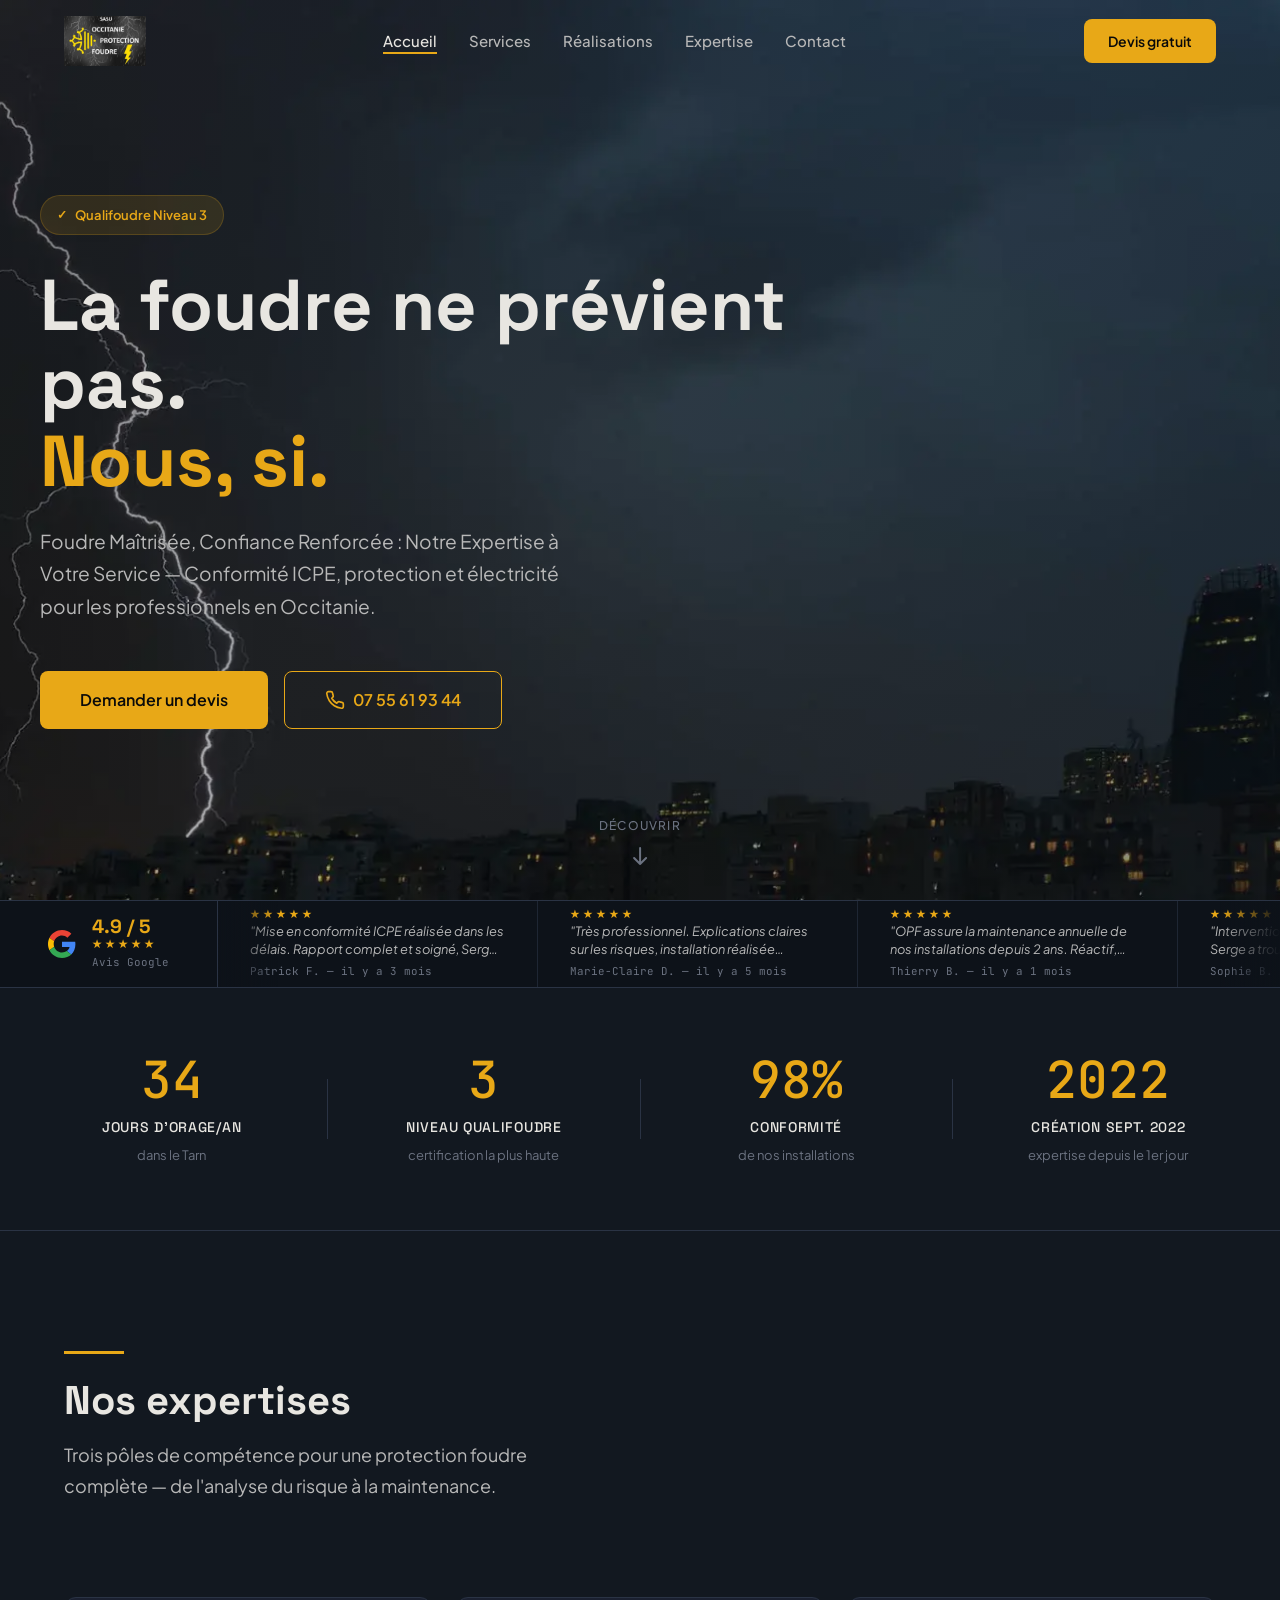
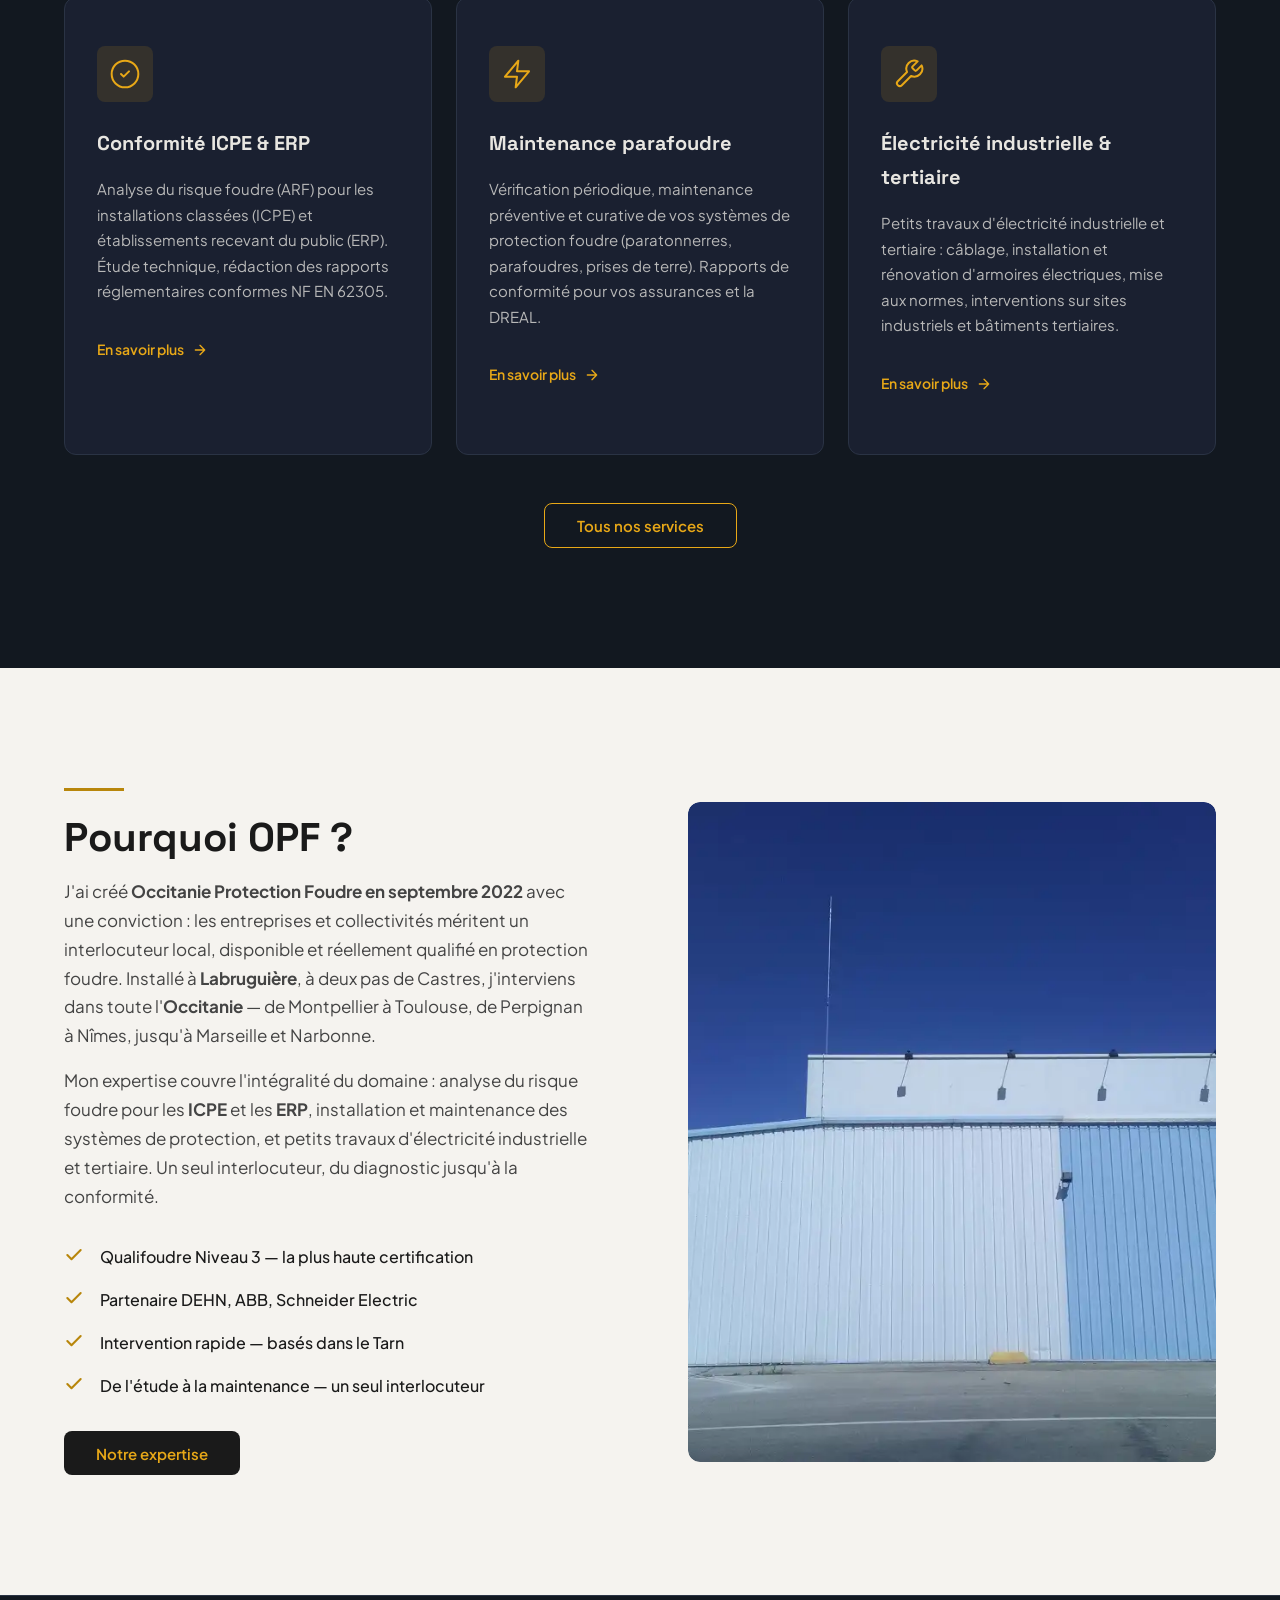
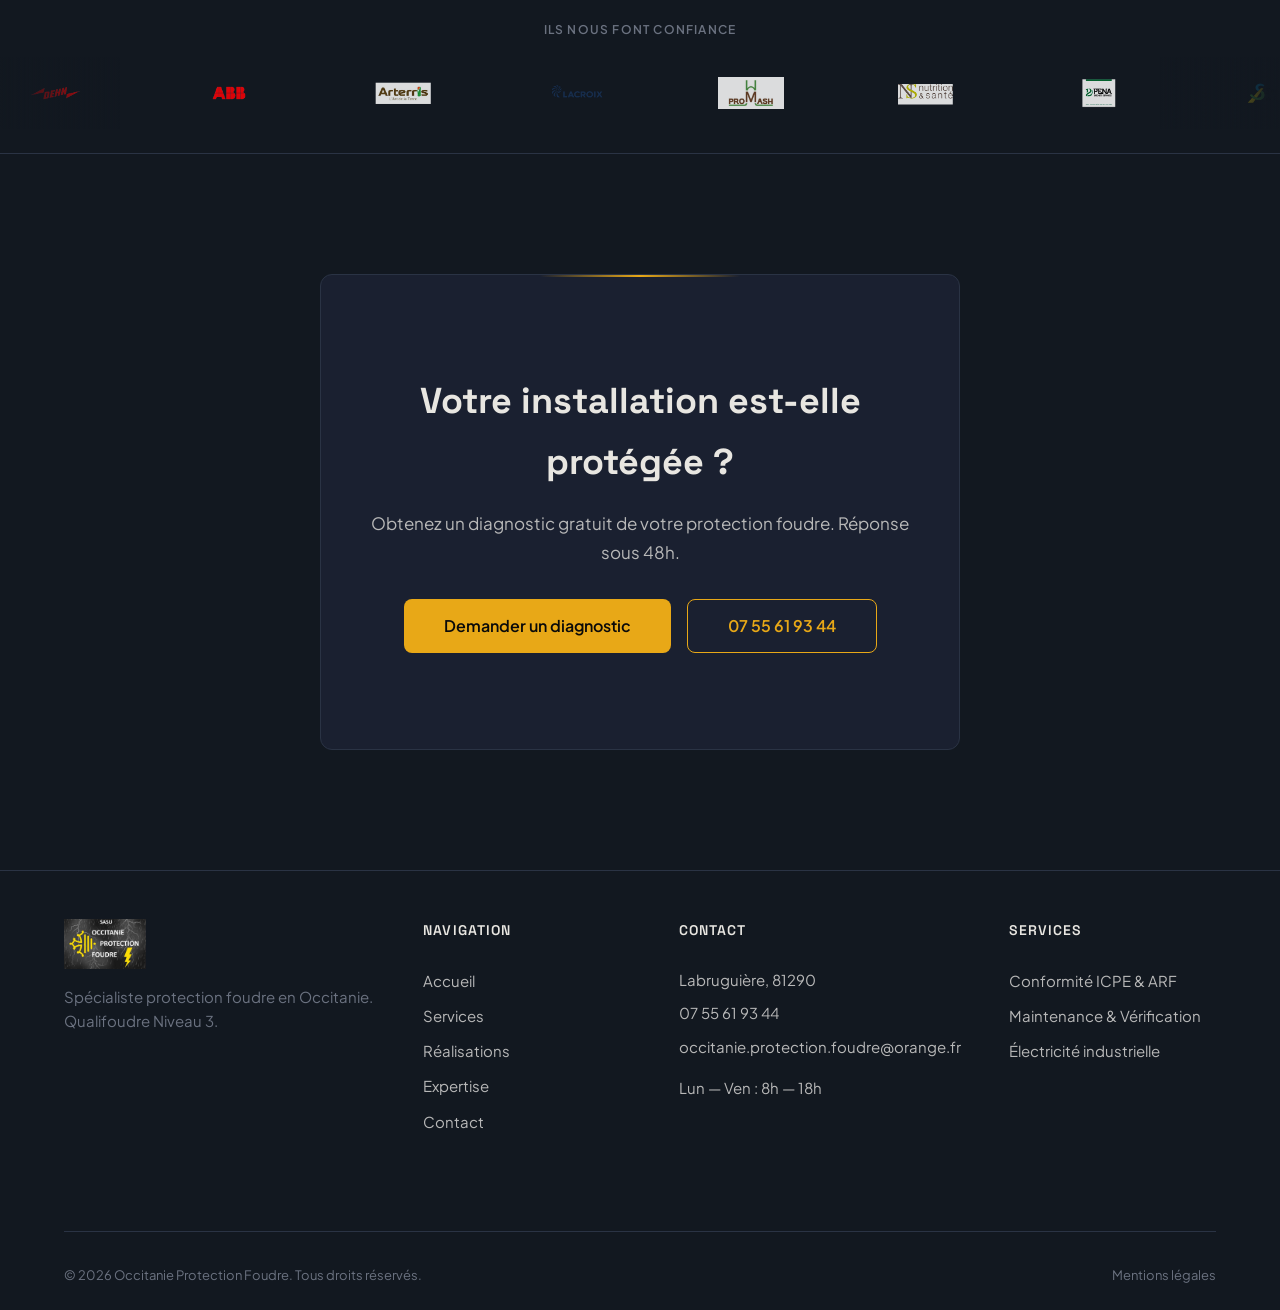
==== commit 901dc61e: "Style: partners — simple bandeau compact (padding réduit, logos 32px, no section-gap)" ====
--- a/index.html
+++ b/index.html
@@ -375,11 +375,9 @@
     </section>
 
     <!-- Partners / Logos carousel -->
-    <section class="partners section" aria-label="Partenaires et clients">
+    <section class="partners" aria-label="Partenaires et clients">
       <div class="container">
-        <div class="section__header section__header--compact" data-reveal>
-          <p class="partners__label">Ils nous font confiance</p>
-        </div>
+        <p class="partners__label" style="text-align:center; margin-bottom: var(--space-sm);">Ils nous font confiance</p>
       </div>
       <div class="logo-carousel" aria-label="Logos de nos clients et partenaires">
         <div class="logo-carousel__track">
--- a/css/style.css
+++ b/css/style.css
@@ -186,6 +186,7 @@
   position: fixed;
   top: -100%;
   left: var(--space-sm);
+  min-height: 44px;
   z-index: 9999;
   padding: var(--space-xs) var(--space-sm);
   background: var(--accent);
@@ -205,6 +206,7 @@
   align-items: center;
   gap: var(--space-xs);
   padding: 14px 32px;
+  min-height: 44px;
   font-family: var(--font-body);
   font-weight: 600;
   font-size: 0.9375rem;
@@ -351,15 +353,19 @@
 .header__cta {
   padding: 10px 24px;
   font-size: 0.875rem;
+  min-height: 44px;
 }
 
 /* Burger */
 .header__burger {
   display: none;
   flex-direction: column;
+  justify-content: center;
+  align-items: center;
   gap: 5px;
-  width: 28px;
-  padding: 4px 0;
+  width: 44px;
+  height: 44px;
+  padding: 0;
 }
 
 .header__burger span {
@@ -393,7 +399,7 @@
   content: '';
   position: absolute;
   inset: 0;
-  background: linear-gradient(135deg, rgba(18, 24, 32, 0.92) 0%, rgba(18, 24, 32, 0.75) 50%, rgba(18, 24, 32, 0.88) 100%);
+  background: linear-gradient(135deg, rgba(18, 24, 32, 0.55) 0%, rgba(18, 24, 32, 0.32) 50%, rgba(18, 24, 32, 0.50) 100%);
   z-index: 1;
 }
 
@@ -544,7 +550,7 @@
 
 /* --- Stats --- */
 .stats {
-  padding: var(--space-3xl) 0;
+  padding: var(--space-2xl) 0;
   border-bottom: 1px solid var(--border);
 }
 
@@ -652,6 +658,7 @@
   align-items: center;
   gap: var(--space-xs);
   font-size: 0.875rem;
+  min-height: 44px;
   font-weight: 600;
   color: var(--accent);
   transition: gap var(--duration-short) var(--ease-enter);
@@ -722,12 +729,13 @@
 
 /* --- Partners --- */
 .partners {
-  padding: var(--space-lg) 0;
+  padding: var(--space-md) 0;
   border-top: 1px solid var(--border);
+  border-bottom: 1px solid var(--border);
 }
 
 .partners__label {
-  font-size: 0.8125rem;
+  font-size: 0.75rem;
   font-weight: 600;
   color: var(--text-muted);
   text-transform: uppercase;
@@ -739,7 +747,7 @@
   justify-content: center;
   align-items: center;
   flex-wrap: wrap;
-  gap: var(--space-xl);
+  gap: var(--space-lg);
 }
 
 .partners__logo {
@@ -807,7 +815,7 @@
 
 /* --- Footer --- */
 .footer {
-  padding: var(--space-3xl) 0 var(--space-xl);
+  padding: var(--space-xl) 0 var(--space-md);
   border-top: 1px solid var(--border);
 }
 
@@ -1732,7 +1740,7 @@
 .logo-carousel {
   overflow: hidden;
   position: relative;
-  padding: var(--space-lg) 0;
+  padding: var(--space-sm) 0;
 }
 
 .logo-carousel::before,
@@ -1781,25 +1789,24 @@
   display: flex;
   align-items: center;
   justify-content: center;
-  width: 140px;
-  height: 60px;
+  width: 110px;
+  height: 40px;
 }
 
 .logo-carousel__item img {
   display: block;
   width: auto;
-  height: 44px;
-  max-width: 130px;
-  max-height: 44px;
+  height: 32px;
+  max-width: 100px;
+  max-height: 32px;
   object-fit: contain;
-  opacity: 0.6;
-  filter: grayscale(0.3);
-  transition: opacity 200ms ease, filter 200ms ease;
+  opacity: 0.85;
+  filter: none;
+  transition: opacity 200ms ease;
 }
 
 .logo-carousel__item:hover img {
   opacity: 1;
-  filter: grayscale(0);
 }
 
 /* section--light variant */
@@ -2024,6 +2031,17 @@
 
 .contact-info-card__item a:hover {
   color: var(--accent);
+}
+
+.contact-map {
+  margin-top: var(--space-xl);
+  border-radius: var(--radius-lg);
+  overflow: hidden;
+  border: 1px solid var(--border);
+}
+
+.contact-map iframe {
+  border-radius: var(--radius-lg);
 }
 
 .contact-info-card--zone p {
@@ -2386,6 +2404,34 @@
   font-size: 0.875rem;
   color: var(--text-secondary);
   line-height: 1.65;
+}
+
+.norm-card--link {
+  display: flex;
+  flex-direction: column;
+  text-decoration: none;
+  color: inherit;
+  cursor: pointer;
+}
+
+.norm-card--link:hover {
+  border-color: rgba(232, 168, 23, 0.4);
+  transform: translateY(-3px);
+}
+
+.norm-card--link:hover::before {
+  transform: scaleX(1);
+}
+
+.norm-card__cta {
+  display: inline-block;
+  margin-top: auto;
+  padding-top: var(--space-sm);
+  font-size: 0.8rem;
+  font-family: var(--font-mono);
+  color: var(--accent);
+  font-weight: 500;
+  letter-spacing: 0.02em;
 }
 
 /* Trust Grid — "Pourquoi OPF ?" */
@@ -2734,7 +2780,20 @@
     padding: var(--space-3xl) var(--space-lg);
     transform: translateX(100%);
     transition: transform var(--duration-medium) var(--ease-enter);
+    z-index: 1000;
+  }
+
+  .nav-overlay {
+    display: none;
+    position: fixed;
+    inset: 0;
+    background: rgba(0, 0, 0, 0.5);
     z-index: 999;
+    cursor: pointer;
+  }
+
+  .nav-overlay.active {
+    display: block;
   }
 
   .header__nav.open {
@@ -2748,6 +2807,10 @@
 
   .header__nav-link {
     font-size: 1.125rem;
+    display: flex;
+    align-items: center;
+    min-height: 44px;
+    padding: 0 var(--space-xs);
   }
 
   .header__cta {
@@ -2756,6 +2819,8 @@
 
   .header__burger {
     display: flex;
+    position: relative;
+    z-index: 1001;
   }
 
   .header__burger.active span:nth-child(1) {
@@ -2775,7 +2840,7 @@
 
   .about__grid {
     grid-template-columns: 1fr;
-    gap: var(--space-xl);
+    gap: var(--space-lg);
   }
 
   .about__visual {
@@ -2784,7 +2849,7 @@
 
   .about__image-wrapper {
     aspect-ratio: 16/9;
-    max-height: 360px;
+    max-height: 220px;
   }
 
   .service-detail__grid,
@@ -2866,13 +2931,13 @@
 /* Mobile */
 @media (max-width: 767px) {
   :root {
-    --section-gap: 64px;
+    --section-gap: 44px;
   }
 
   .hero {
-    padding-top: 120px;
+    padding-top: 100px;
     min-height: auto;
-    padding-bottom: var(--space-xl);
+    padding-bottom: var(--space-lg);
   }
 
   .hero__scroll {
@@ -2888,13 +2953,23 @@
   }
 
   .stats__inner {
-    flex-direction: column;
-    gap: var(--space-lg);
+    flex-direction: row;
+    flex-wrap: wrap;
+    gap: var(--space-md);
+    justify-content: center;
+  }
+
+  .stats__item {
+    flex: 0 0 calc(50% - var(--space-md));
+    text-align: center;
+  }
+
+  .stats {
+    padding: var(--space-lg) 0;
   }
 
   .stats__divider {
-    width: 60px;
-    height: 1px;
+    display: none;
   }
 
   .services__grid {
@@ -2902,15 +2977,15 @@
   }
 
   .service-card {
+    padding: var(--space-md);
+  }
+
+  .section__header {
+    margin-bottom: var(--space-lg);
+  }
+
+  .cta-section__inner {
     padding: var(--space-lg) var(--space-md);
-  }
-
-  .section__header {
-    margin-bottom: var(--space-xl);
-  }
-
-  .cta-section__inner {
-    padding: var(--space-xl) var(--space-md);
   }
 
   .contact-form__row {
@@ -2933,6 +3008,21 @@
     flex-direction: column;
     gap: var(--space-xs);
     text-align: center;
+  }
+
+  /* Tap targets footer — min 44px */
+  .footer__nav a,
+  .footer__services a,
+  .footer__contact a,
+  .footer__bottom a {
+    display: inline-flex;
+    align-items: center;
+    min-height: 44px;
+  }
+
+  .footer__nav ul,
+  .footer__services ul {
+    gap: 0;
   }
 
   /* ICPE page — mobile */
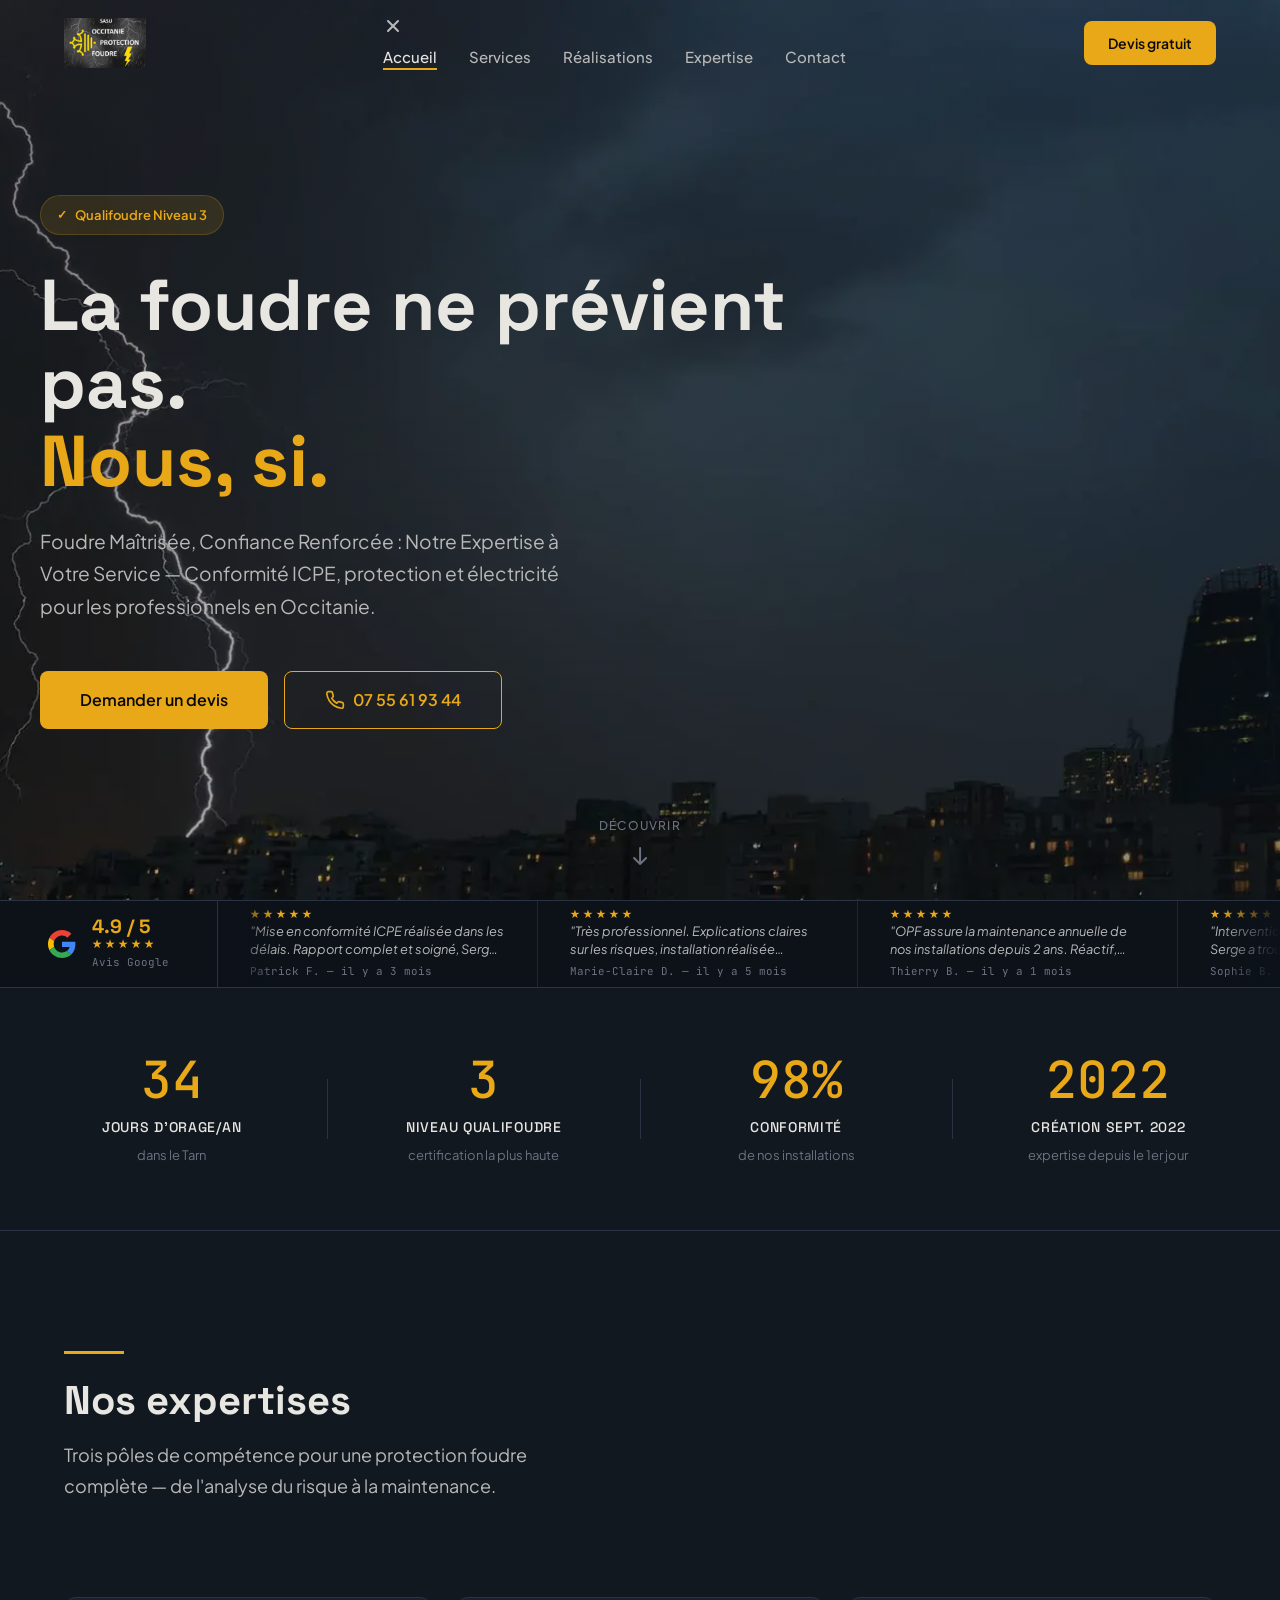
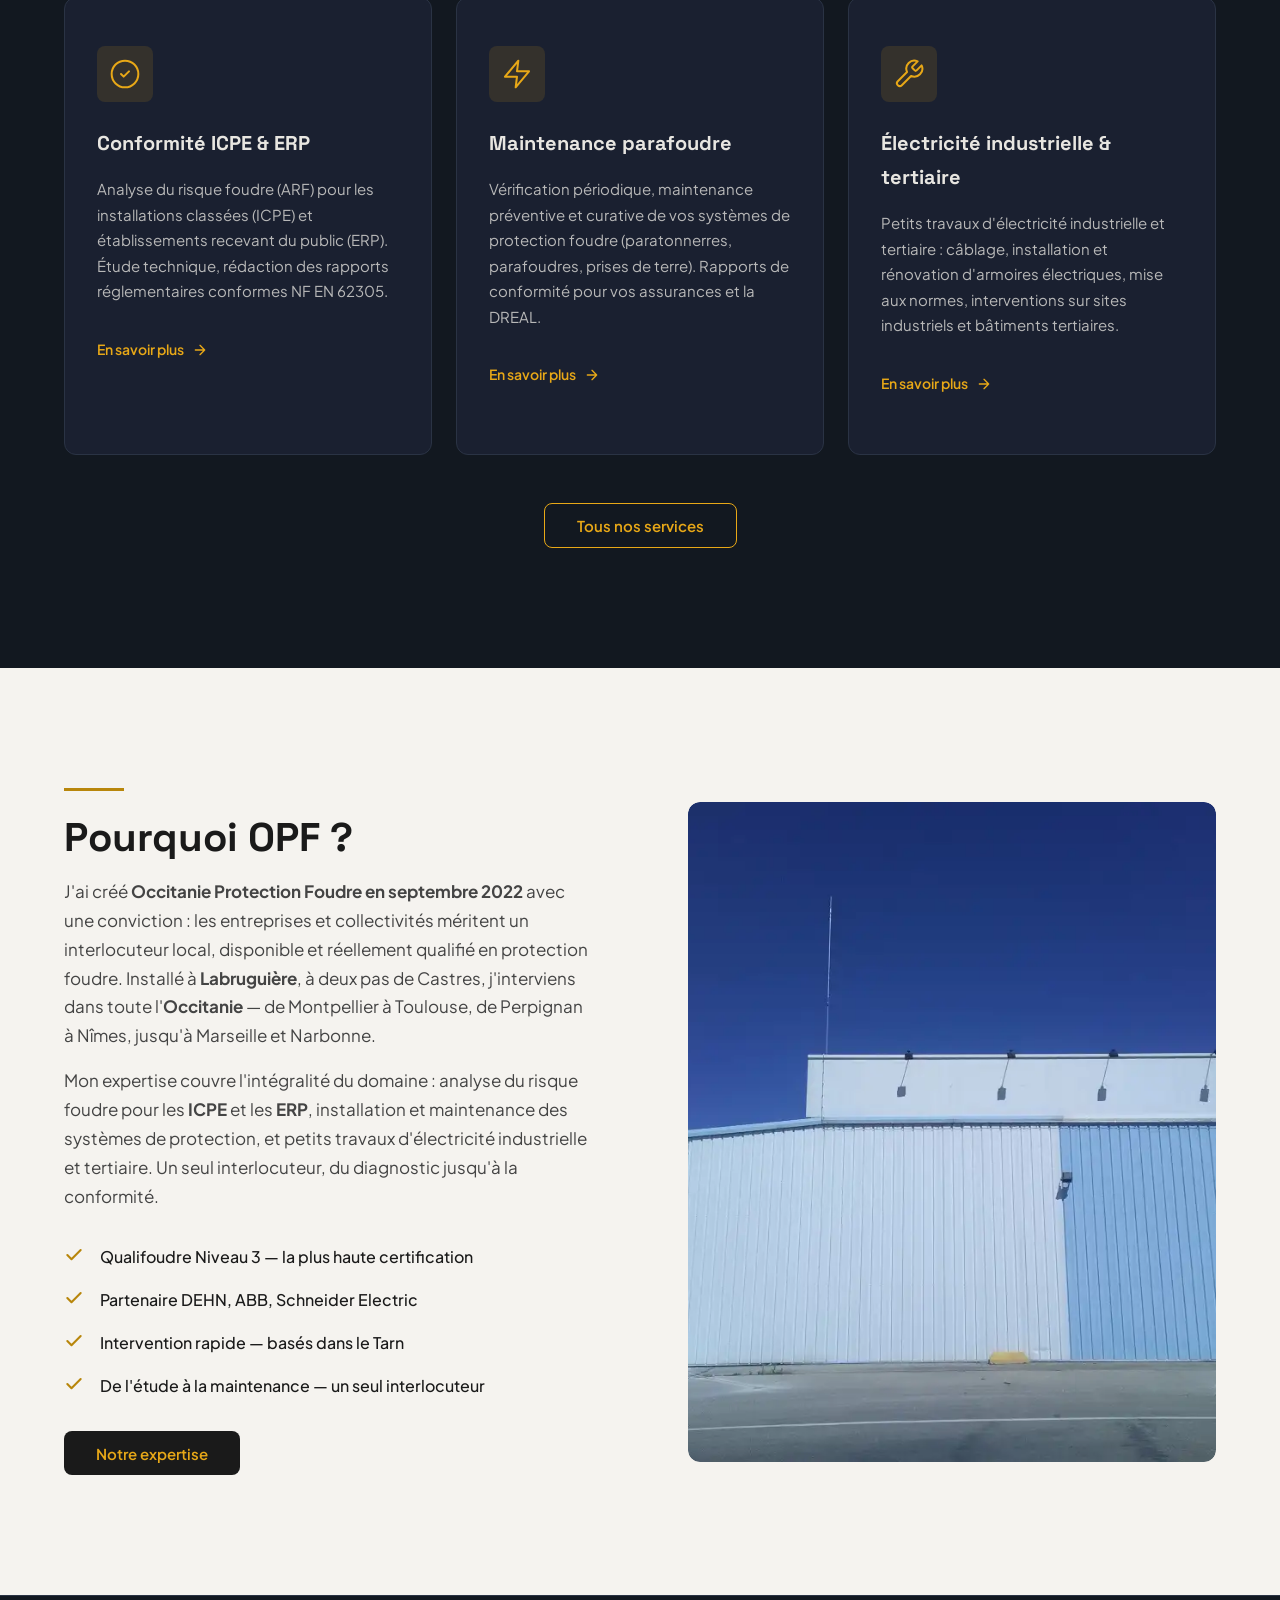
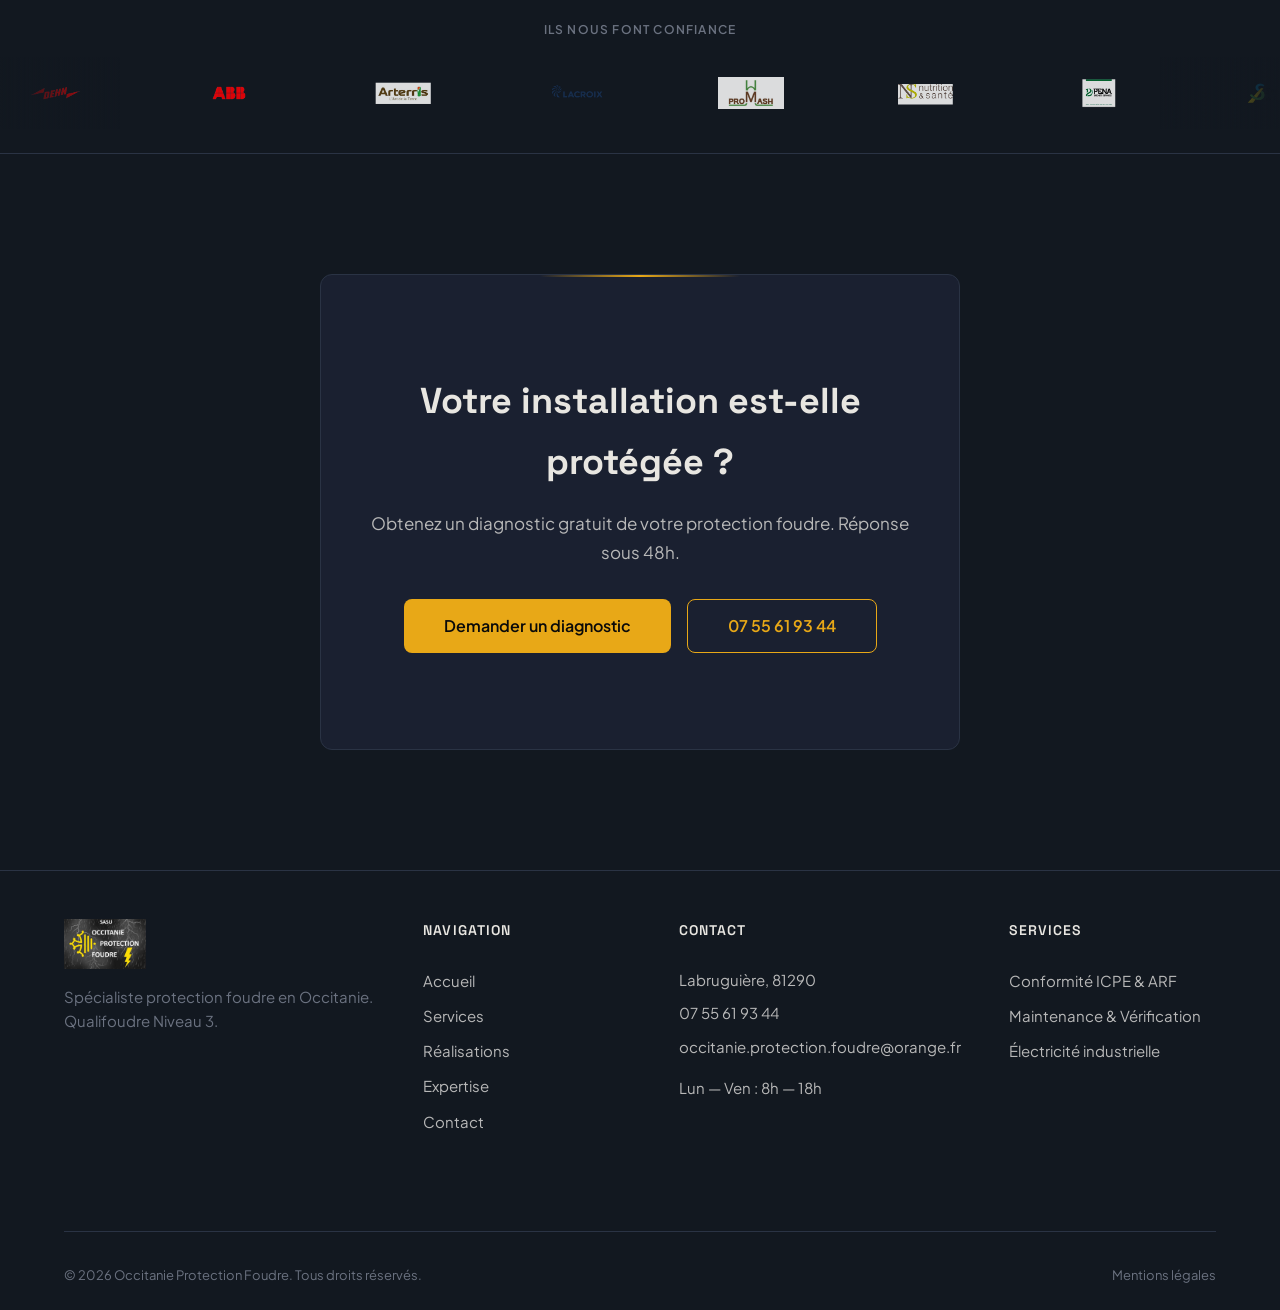
==== commit 739a1a4b: "Fix: nav fermer bouton, FAQ voir-plus, norm-cards expertise, footer/contact compact mobile - Nav dra" ====
--- a/index.html
+++ b/index.html
@@ -99,6 +99,9 @@
         <img src="images/logos/logo-opf.jpg" alt="Occitanie Protection Foudre" class="header__logo-img" width="83" height="50">
       </a>
       <nav class="header__nav" id="nav" aria-label="Navigation principale">
+        <button class="header__nav-close" id="nav-close" aria-label="Fermer le menu">
+          <svg width="20" height="20" viewBox="0 0 24 24" fill="none" stroke="currentColor" stroke-width="2.5" stroke-linecap="round"><line x1="18" y1="6" x2="6" y2="18"/><line x1="6" y1="6" x2="18" y2="18"/></svg>
+        </button>
         <ul class="header__nav-list">
           <li><a href="index.html" class="header__nav-link active" aria-current="page">Accueil</a></li>
           <li><a href="services.html" class="header__nav-link">Services</a></li>
--- a/css/style.css
+++ b/css/style.css
@@ -1593,6 +1593,42 @@
   font-size: 0.9375rem;
   line-height: 1.7;
   color: #555;
+}
+
+.faq-item--hidden {
+  display: none;
+}
+
+.faq-item--hidden.faq-item--visible {
+  display: block;
+}
+
+.faq-more {
+  display: flex;
+  align-items: center;
+  gap: var(--space-xs);
+  margin-top: var(--space-md);
+  padding: var(--space-sm) 0;
+  font-size: 0.9375rem;
+  font-weight: 600;
+  color: var(--accent-dark);
+  background: none;
+  border: none;
+  cursor: pointer;
+  transition: color var(--duration-micro);
+  min-height: 44px;
+}
+
+.faq-more:hover {
+  color: var(--accent);
+}
+
+.faq-more svg {
+  transition: transform var(--duration-short) var(--ease-enter);
+}
+
+.faq-more[aria-expanded="true"] svg {
+  transform: rotate(180deg);
 }
 
 /* --- Contact --- */
@@ -2769,6 +2805,8 @@
     --section-gap: 80px;
   }
 
+  .header__nav-close { display: none; } /* masqué par défaut, affiché dans le media query tablet */
+
   .header__nav {
     position: fixed;
     top: 0;
@@ -2823,6 +2861,29 @@
     z-index: 1001;
   }
 
+  /* Bouton fermer dans le drawer */
+  .header__nav-close {
+    display: flex;
+    align-items: center;
+    justify-content: center;
+    align-self: flex-end;
+    width: 44px;
+    height: 44px;
+    margin-bottom: var(--space-md);
+    color: var(--text-body);
+    background: var(--bg-elevated);
+    border: 1px solid var(--border);
+    border-radius: var(--radius-sm);
+    cursor: pointer;
+    transition: background var(--duration-micro), color var(--duration-micro);
+  }
+
+  .header__nav-close:hover {
+    background: var(--accent);
+    color: var(--bg-deep);
+    border-color: var(--accent);
+  }
+
   .header__burger.active span:nth-child(1) {
     transform: translateY(7px) rotate(45deg);
   }
@@ -2997,7 +3058,7 @@
   }
 
   .page-hero {
-    padding-top: 100px;
+    padding: 90px 0 var(--space-lg);
   }
 
   .footer__grid {
@@ -3010,7 +3071,7 @@
     text-align: center;
   }
 
-  /* Tap targets footer — min 44px */
+  /* Footer mobile compact */
   .footer__nav a,
   .footer__services a,
   .footer__contact a,
@@ -3018,11 +3079,37 @@
     display: inline-flex;
     align-items: center;
     min-height: 44px;
+    font-size: 0.875rem;
   }
 
   .footer__nav ul,
   .footer__services ul {
     gap: 0;
+  }
+
+  .footer__heading {
+    font-size: 0.6875rem;
+    margin-bottom: var(--space-xs);
+  }
+
+  .footer__tagline {
+    font-size: 0.8125rem;
+  }
+
+  .footer__contact p {
+    font-size: 0.875rem;
+    margin-bottom: 0;
+  }
+
+  .footer__contact address {
+    display: flex;
+    flex-direction: column;
+    gap: 0;
+  }
+
+  .footer__hours {
+    font-size: 0.8125rem;
+    margin-top: var(--space-xs);
   }
 
   /* ICPE page — mobile */
